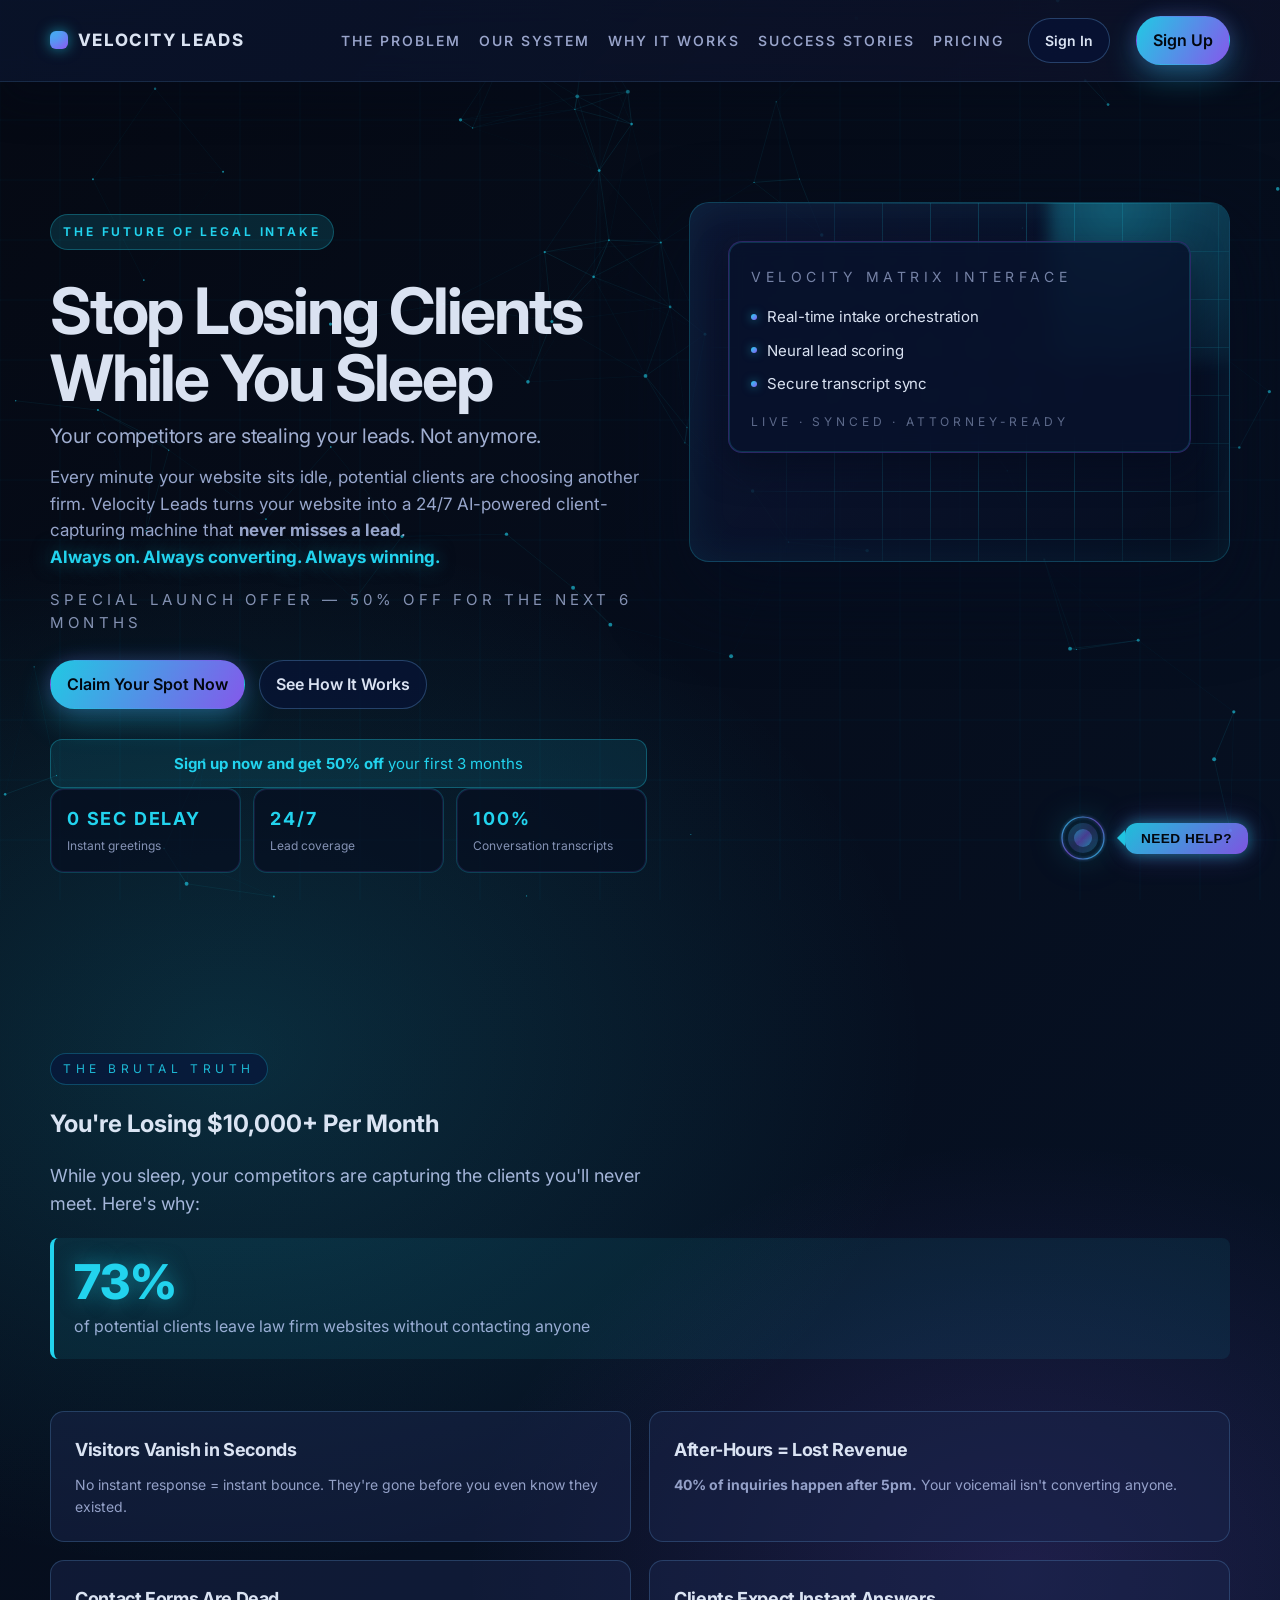
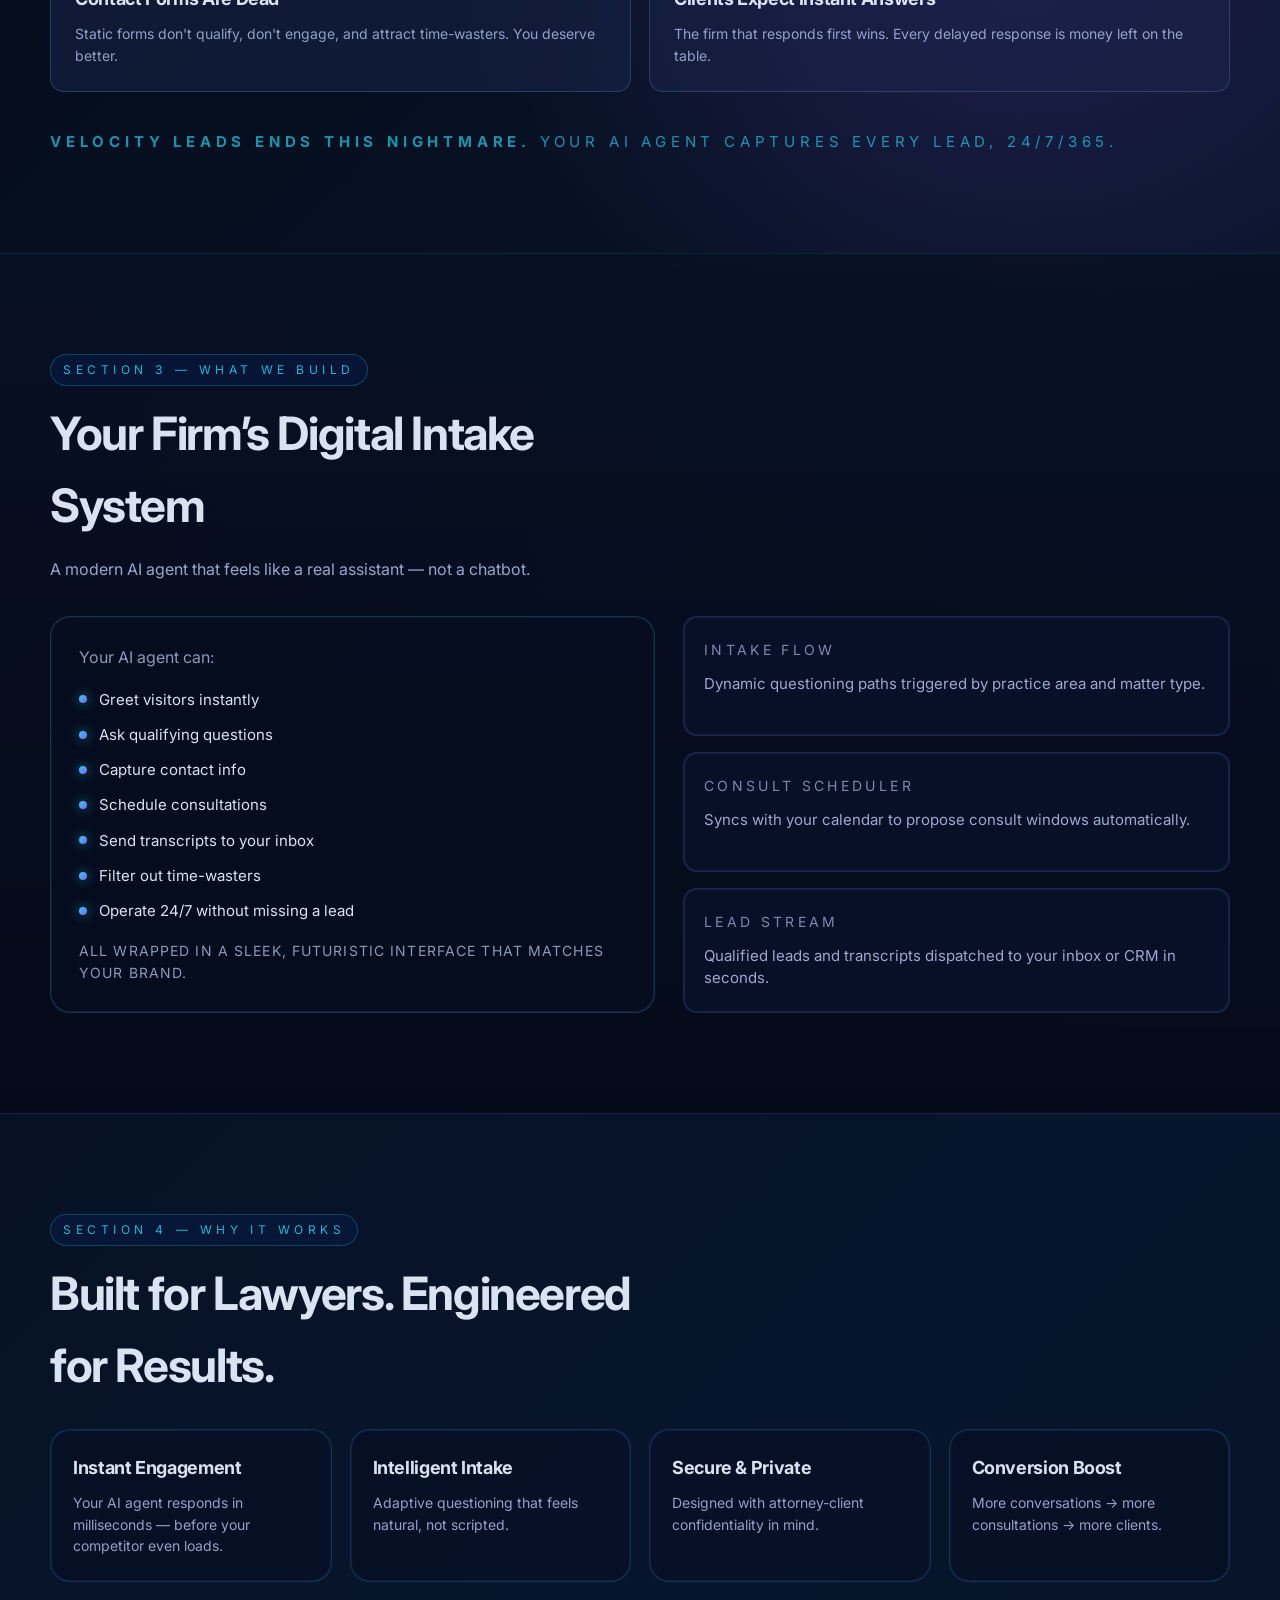
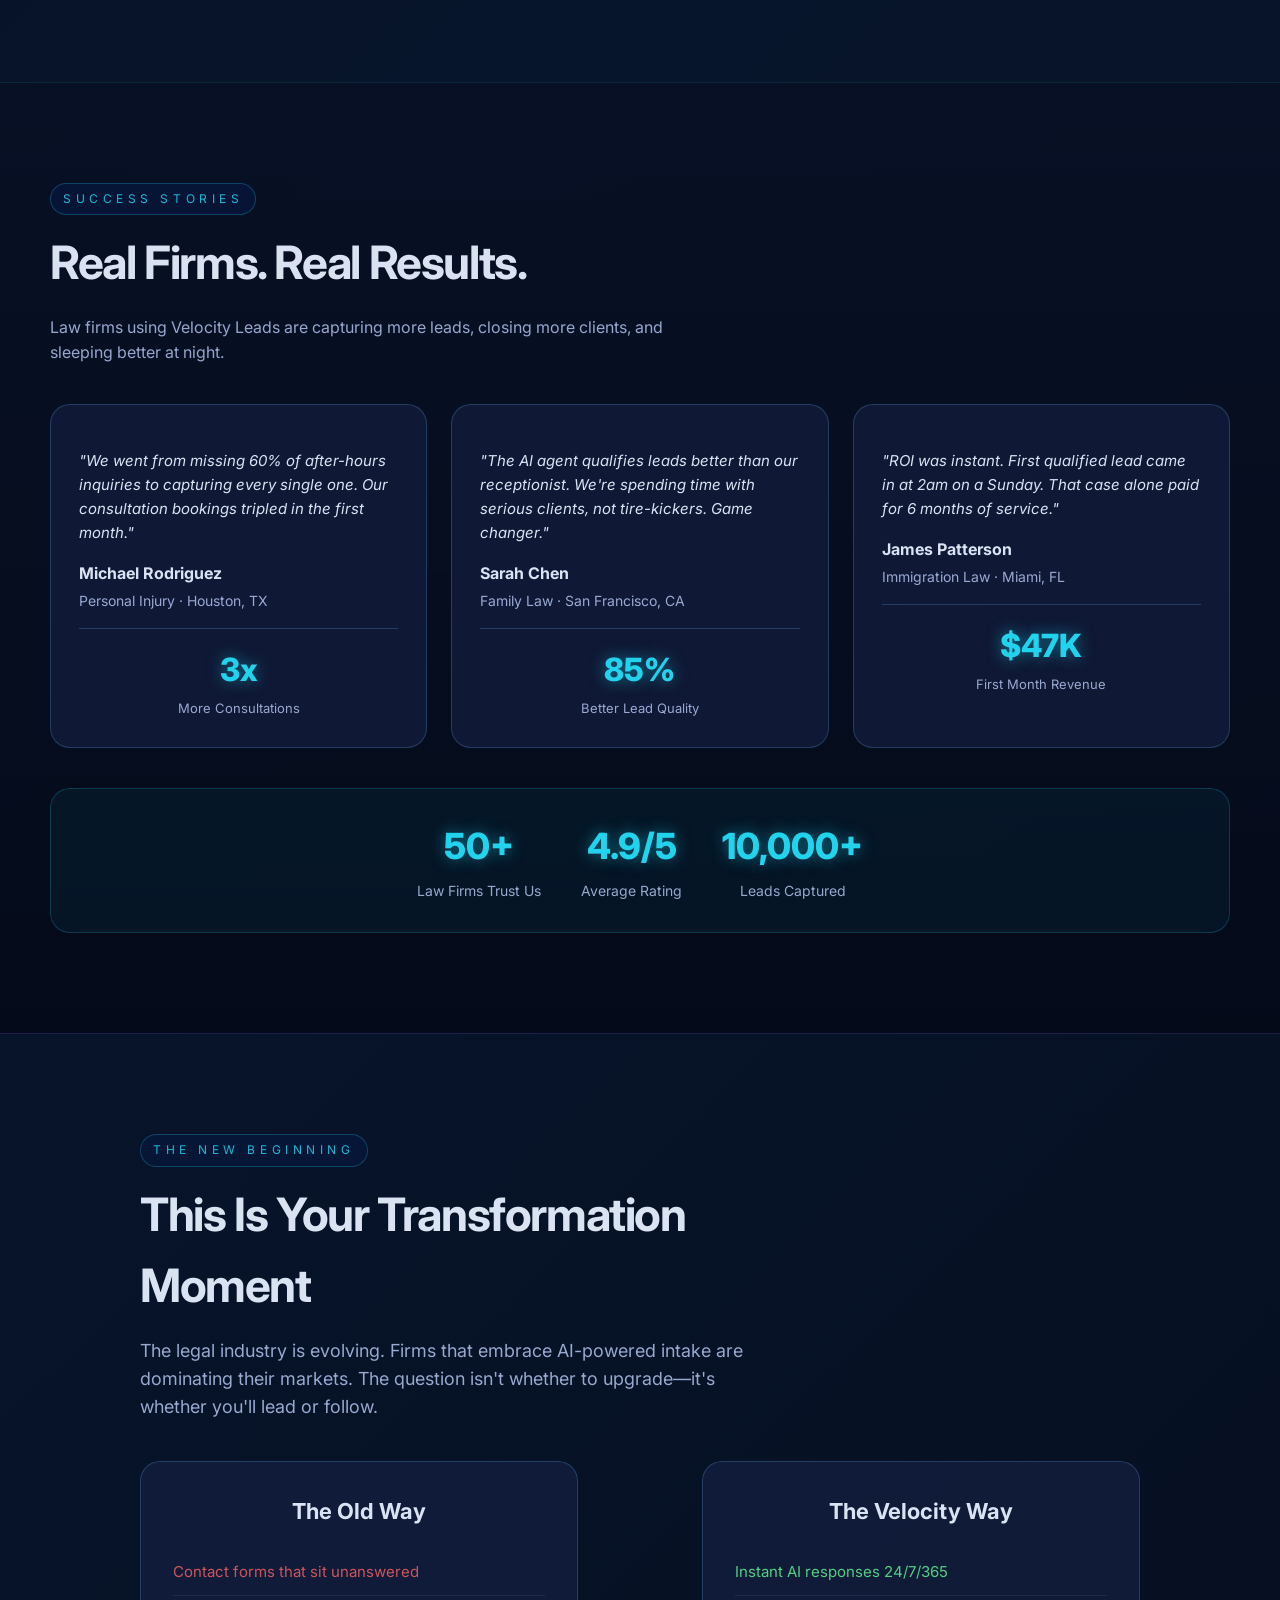
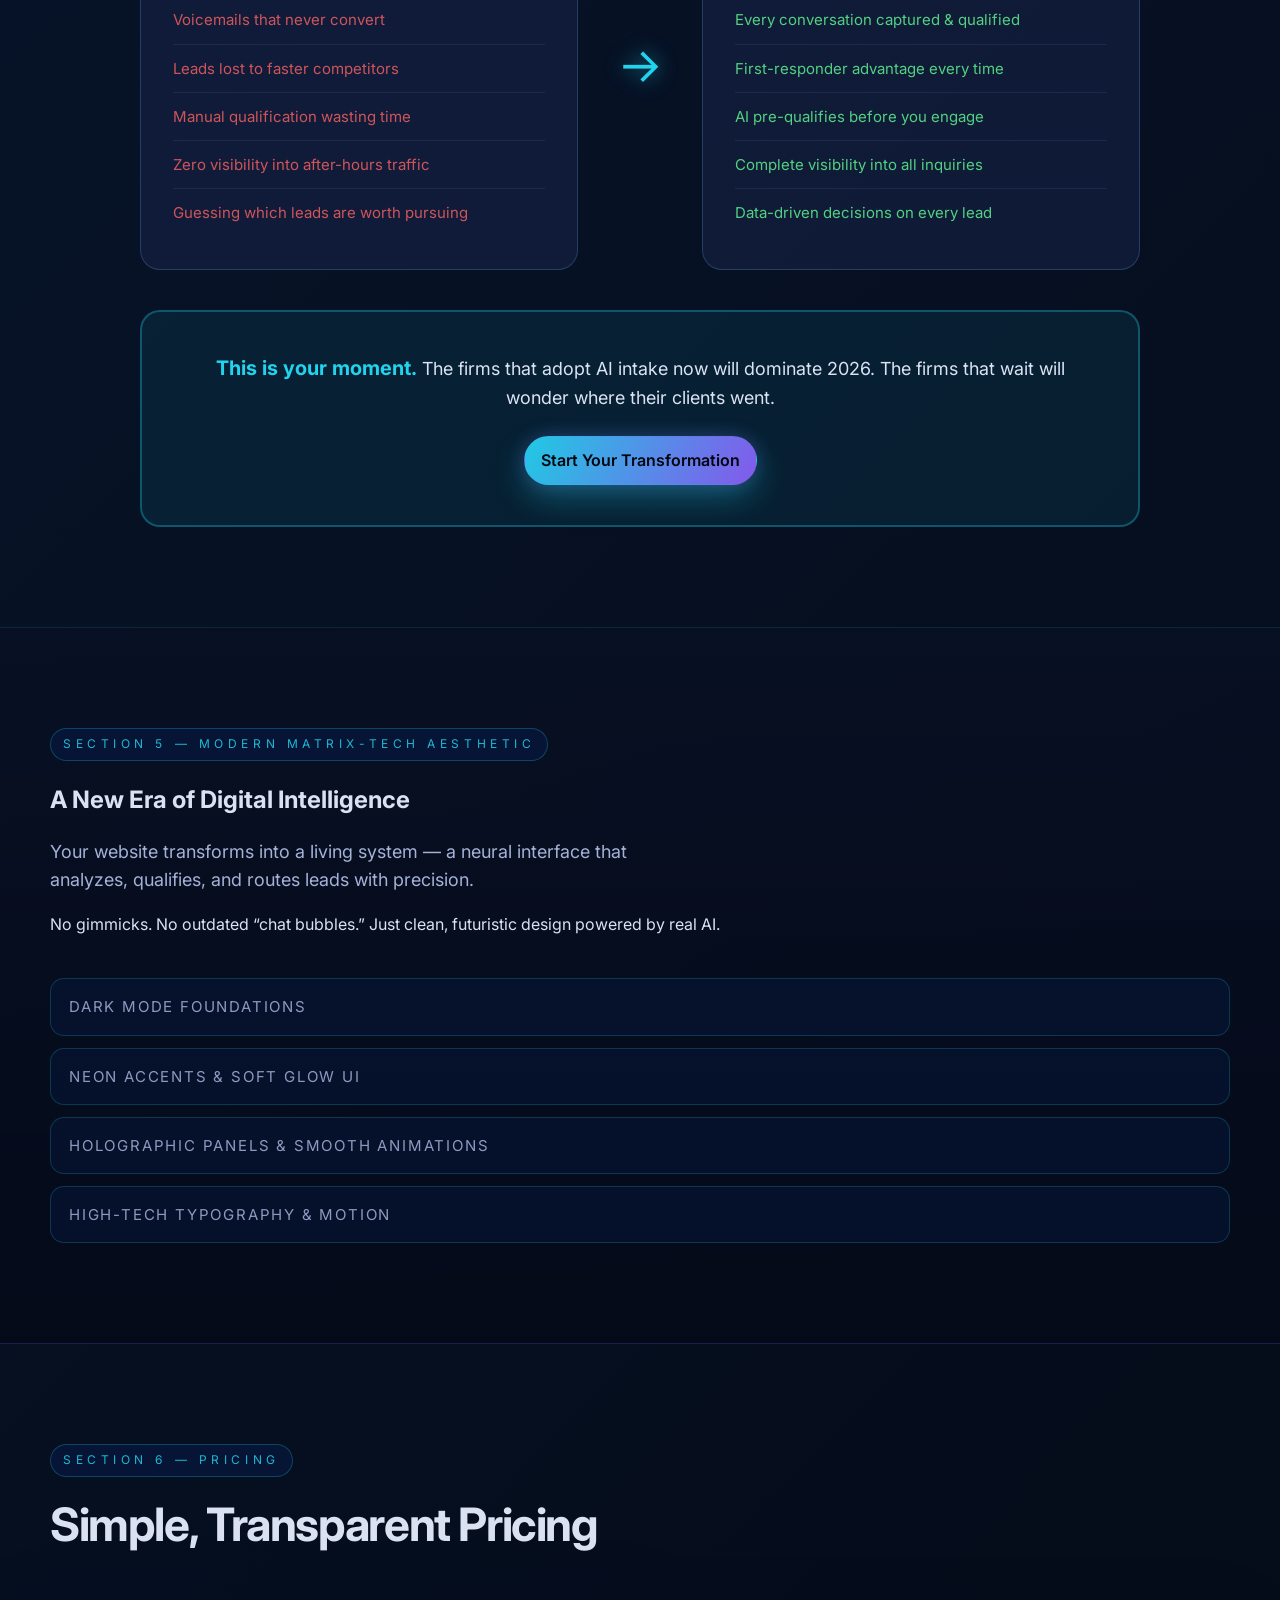
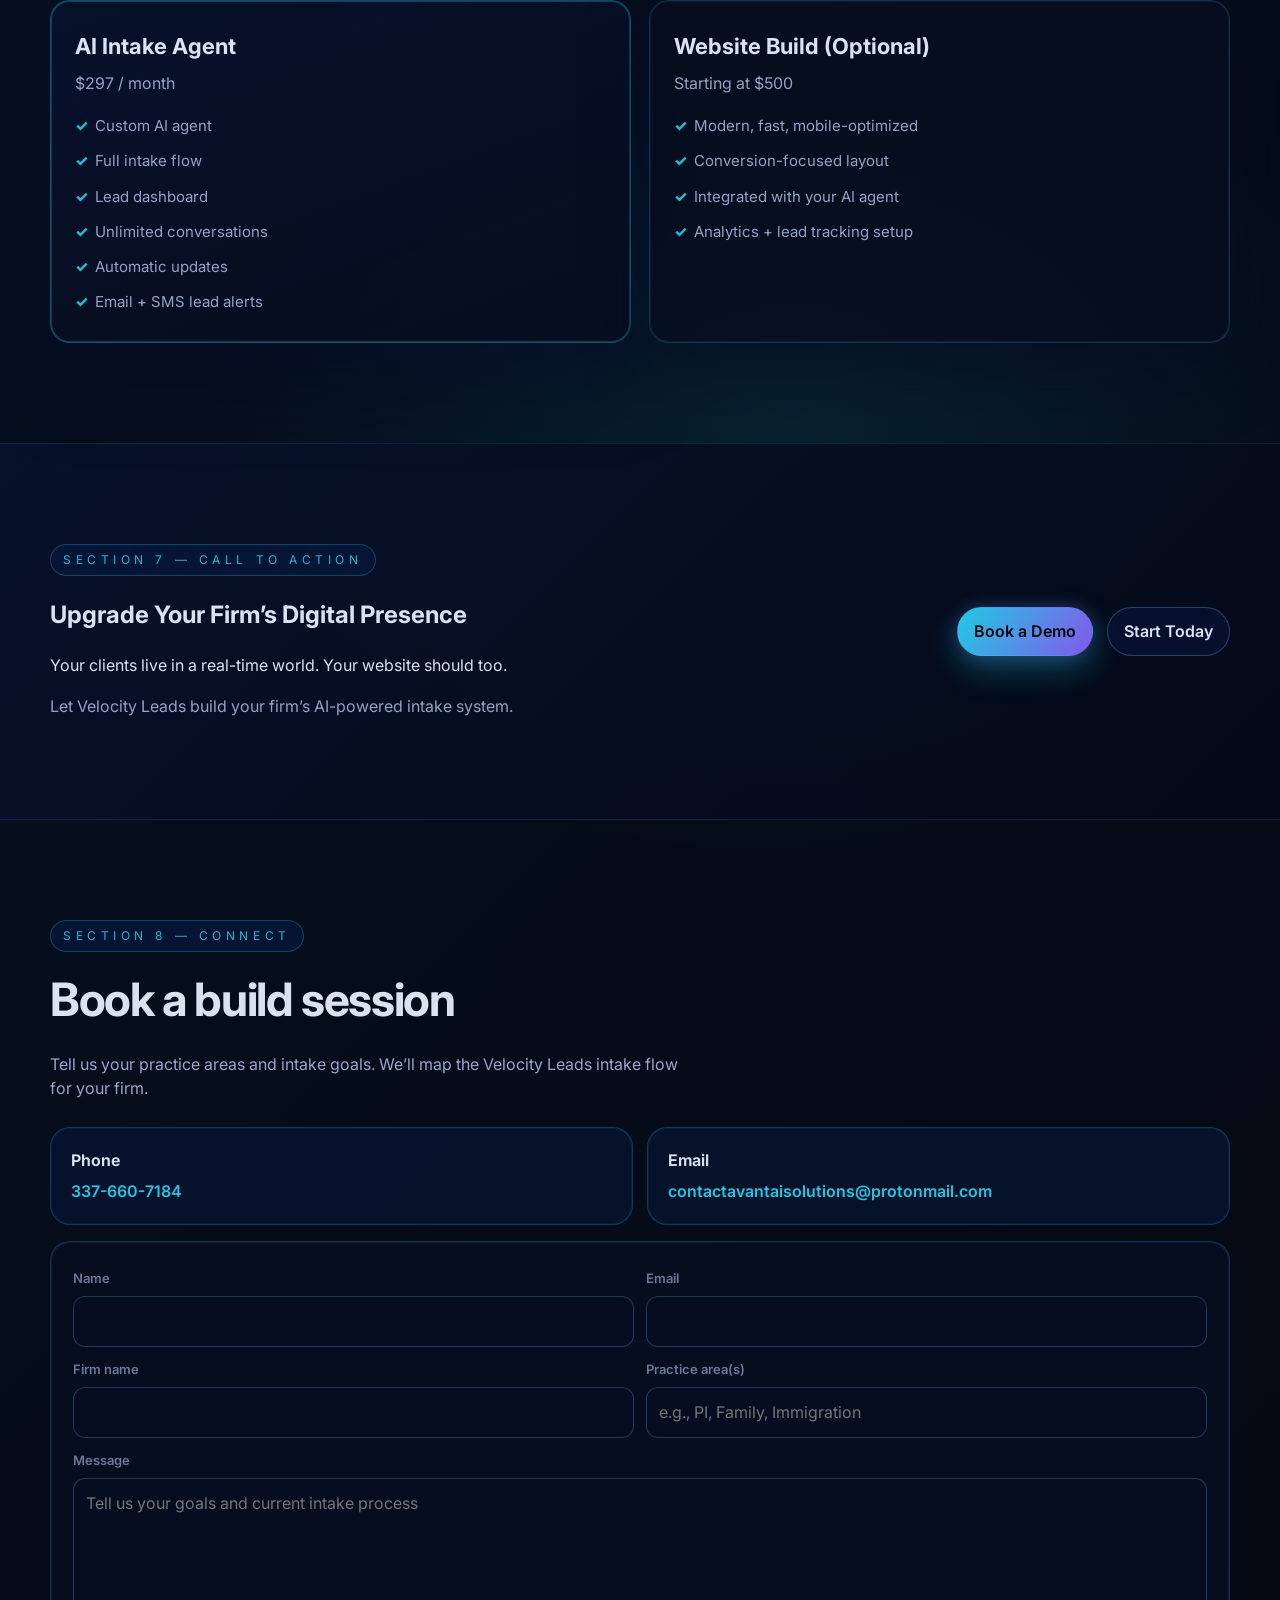
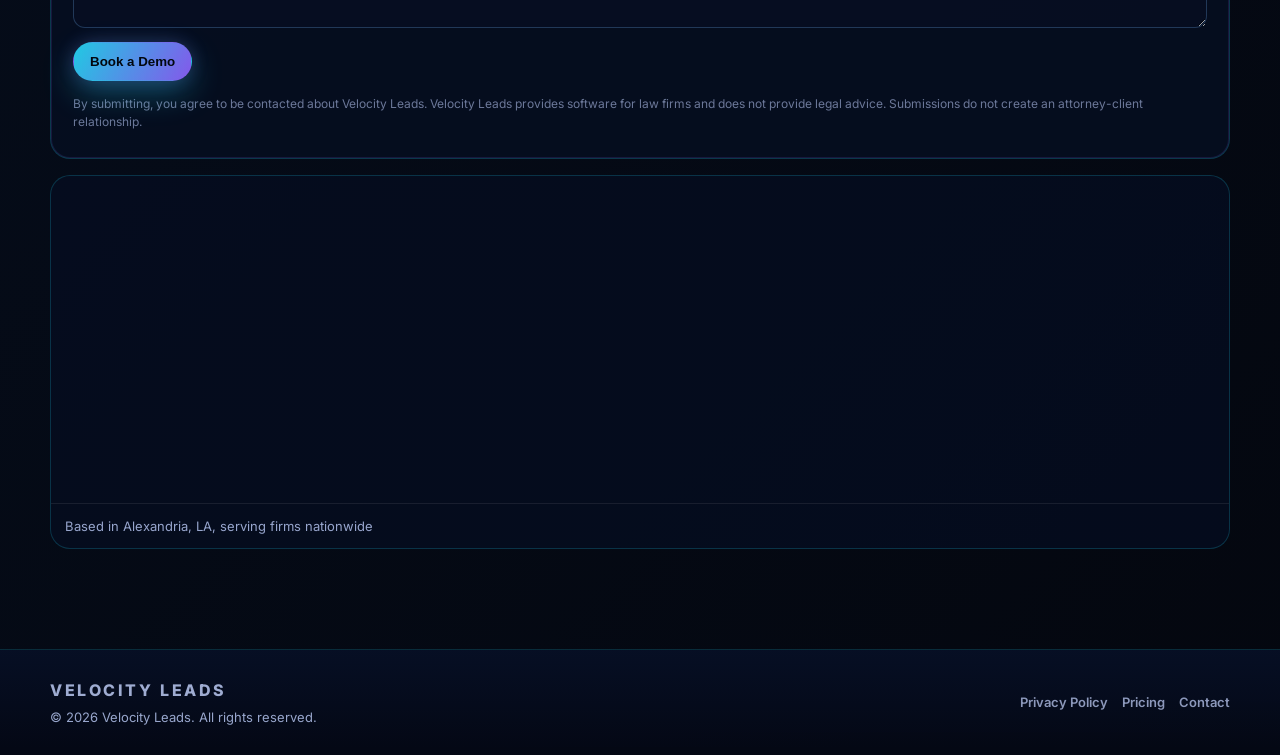
==== index.html @ f10c7538 "Initial upload of static site" ====
<!doctype html>
<html lang="en">
  <head>
    <meta charset="UTF-8" />
    <meta name="viewport" content="width=device-width, initial-scale=1.0" />
    <meta name="description" content="Stop losing clients while you sleep. Velocity Leads builds 24/7 AI-powered intake systems that turn every website visitor into a qualified lead. The future of legal intake is here." />
    <title>Velocity Leads — Stop Losing Clients While You Sleep | AI Intake for Law Firms</title>
    
    <!-- Open Graph / Facebook -->
    <meta property="og:type" content="website" />
    <meta property="og:title" content="Velocity Leads — AI Intake Systems That Never Sleep" />
    <meta property="og:description" content="Turn your law firm website into a 24/7 client-capturing machine. AI-powered intake that converts visitors into qualified leads instantly." />
    <meta property="og:image" content="https://velocityleads.com/og-image.jpg" />
    
    <!-- Twitter -->
    <meta name="twitter:card" content="summary_large_image" />
    <meta name="twitter:title" content="Velocity Leads — AI Intake Systems for Law Firms" />
    <meta name="twitter:description" content="Stop losing clients while you sleep. 24/7 AI-powered intake that converts." />
    <meta name="twitter:image" content="https://velocityleads.com/twitter-image.jpg" />
    <link rel="preconnect" href="https://fonts.googleapis.com" />
    <link rel="preconnect" href="https://fonts.gstatic.com" crossorigin />
    <link href="https://fonts.googleapis.com/css2?family=Inter:wght@400;500;600;700&display=swap" rel="stylesheet" />
    <link rel="stylesheet" href="styles.css" />
    <link rel="stylesheet" href="chat-widget.css" />
    <script src="script.js" defer></script>
    <script src="chat-widget.js" defer></script>
    
    <!-- Hidden form for Netlify Forms to detect chat leads -->
    <form name="chat-lead" netlify netlify-honeypot="bot-field" hidden>
      <input type="text" name="name" />
      <input type="text" name="phone" />
      <input type="email" name="email" />
      <input type="text" name="case-type" />
      <input type="text" name="description" />
    </form>
  </head>
  <body>
    <a class="skip-link" href="#main">Skip to content</a>

    <header class="site-header" id="top">
      <div class="container header-inner">
        <a class="brand" href="#top" aria-label="Velocity Leads home">
          <span class="brand-mark" aria-hidden="true"></span>
          <span class="brand-text">Velocity Leads</span>
        </a>

        <nav class="nav" aria-label="Primary">
          <button class="nav-toggle" type="button" aria-expanded="false" aria-controls="nav-menu">
            <span class="nav-toggle-bars" aria-hidden="true"></span>
            <span class="sr-only">Open menu</span>
          </button>

          <div class="nav-menu" id="nav-menu">
            <a class="nav-link" href="#problem">The Problem</a>
            <a class="nav-link" href="#system">Our System</a>
            <a class="nav-link" href="#why">Why It Works</a>
            <a class="nav-link" href="#testimonials">Success Stories</a>
            <a class="nav-link" href="#pricing">Pricing</a>
            <a class="button button-secondary nav-auth" href="signin.html">Sign In</a>
            <a class="button button-primary nav-cta" href="signup.html" data-cta="sign-up">Sign Up</a>
          </div>
        </nav>
      </div>
    </header>

    <main id="main">
      <section class="hero">
        <div class="container hero-grid">
          <div class="hero-copy">
            <p class="eyebrow">The Future of Legal Intake</p>
            <h1 class="hero-title">Stop Losing Clients While You Sleep</h1>
            <p class="hero-subtitle">Your competitors are stealing your leads. Not anymore.</p>
            <p class="hero-lede">
              Every minute your website sits idle, potential clients are choosing another firm. Velocity Leads turns your website into a 24/7 AI-powered client-capturing machine that <strong>never misses a lead</strong>.<br />
              <span class="hero-highlight">Always on. Always converting. Always winning.</span>
            </p>
            <p class="hero-note">Special Launch Offer — 50% off for the next 6 months</p>

            <div class="hero-actions">
              <a class="button button-primary button-pulse" href="#contact" data-cta="get-started">Claim Your Spot Now</a>
              <a class="button button-secondary" href="#system">See How It Works</a>
            </div>
            <p class="hero-urgency"><strong>Sign up now and get 50% off</strong> your first 3 months</p>

            <div class="hero-proof neon-counters">
              <div class="proof-item">
                <div class="proof-number">0 sec delay</div>
                <div class="proof-label">Instant greetings</div>
              </div>
              <div class="proof-item">
                <div class="proof-number">24/7</div>
                <div class="proof-label">Lead coverage</div>
              </div>
              <div class="proof-item">
                <div class="proof-number">100%</div>
                <div class="proof-label">Conversation transcripts</div>
              </div>
            </div>
          </div>
          <div class="hero-visual" aria-hidden="true">
            <div class="hero-orb"></div>
            <div class="hero-gridlines"></div>
            <div class="hero-panel">
              <div class="hero-panel-heading">Velocity Matrix Interface</div>
              <ul class="hero-panel-list">
                <li>Real-time intake orchestration</li>
                <li>Neural lead scoring</li>
                <li>Secure transcript sync</li>
              </ul>
              <div class="hero-panel-footer">Live · Synced · Attorney-ready</div>
            </div>
          </div>
        </div>
      </section>

      <section class="section" id="problem">
        <div class="container problem-grid">
          <div>
            <div class="section-eyebrow">THE BRUTAL TRUTH</div>
            <h2>You're Losing $10,000+ Per Month</h2>
            <p class="section-lede">While you sleep, your competitors are capturing the clients you'll never meet. Here's why:</p>
            <div class="stat-highlight">
              <span class="stat-number">73%</span>
              <span class="stat-text">of potential clients leave law firm websites without contacting anyone</span>
            </div>
          </div>
          <div class="problem-cards">
            <article class="problem-card">
              <h3>Visitors Vanish in Seconds</h3>
              <p>No instant response = instant bounce. They're gone before you even know they existed.</p>
            </article>
            <article class="problem-card">
              <h3>After-Hours = Lost Revenue</h3>
              <p><strong>40% of inquiries happen after 5pm.</strong> Your voicemail isn't converting anyone.</p>
            </article>
            <article class="problem-card">
              <h3>Contact Forms Are Dead</h3>
              <p>Static forms don't qualify, don't engage, and attract time-wasters. You deserve better.</p>
            </article>
            <article class="problem-card">
              <h3>Clients Expect Instant Answers</h3>
              <p>The firm that responds first wins. Every delayed response is money left on the table.</p>
            </article>
          </div>
          <div class="problem-footer">
            <strong>Velocity Leads ends this nightmare.</strong> Your AI agent captures every lead, 24/7/365.
          </div>
        </div>
      </section>

      <section class="section section-muted" id="system">
        <div class="container">
          <div class="section-head">
            <div class="section-eyebrow">SECTION 3 — WHAT WE BUILD</div>
            <h2>Your Firm’s Digital Intake System</h2>
            <p>A modern AI agent that feels like a real assistant — not a chatbot.</p>
          </div>

        <div class="system-grid">
          <div class="system-summary">
            <p>Your AI agent can:</p>
            <ul class="system-list">
              <li>Greet visitors instantly</li>
              <li>Ask qualifying questions</li>
              <li>Capture contact info</li>
              <li>Schedule consultations</li>
              <li>Send transcripts to your inbox</li>
              <li>Filter out time-wasters</li>
              <li>Operate 24/7 without missing a lead</li>
            </ul>
            <p class="system-note">All wrapped in a sleek, futuristic interface that matches your brand.</p>
          </div>
          <div class="system-visual">
            <div class="system-panels">
              <div class="panel-card">
                <div class="panel-title">Intake Flow</div>
                <p>Dynamic questioning paths triggered by practice area and matter type.</p>
              </div>
              <div class="panel-card">
                <div class="panel-title">Consult Scheduler</div>
                <p>Syncs with your calendar to propose consult windows automatically.</p>
              </div>
              <div class="panel-card">
                <div class="panel-title">Lead Stream</div>
                <p>Qualified leads and transcripts dispatched to your inbox or CRM in seconds.</p>
              </div>
            </div>
          </div>
        </div>
        </div>
      </section>

      <section class="section" id="why">
        <div class="container">
          <div class="section-head">
            <div class="section-eyebrow">SECTION 4 — WHY IT WORKS</div>
            <h2>Built for Lawyers. Engineered for Results.</h2>
          </div>

          <div class="grid cards-4">
            <article class="stat-card">
              <h3>Instant Engagement</h3>
              <p>Your AI agent responds in milliseconds — before your competitor even loads.</p>
            </article>

            <article class="stat-card">
              <h3>Intelligent Intake</h3>
              <p>Adaptive questioning that feels natural, not scripted.</p>
            </article>

            <article class="stat-card">
              <h3>Secure &amp; Private</h3>
              <p>Designed with attorney-client confidentiality in mind.</p>
            </article>

            <article class="stat-card">
              <h3>Conversion Boost</h3>
              <p>More conversations → more consultations → more clients.</p>
            </article>
          </div>
        </div>
      </section>

      <section class="section section-muted" id="testimonials">
        <div class="container">
          <div class="section-head">
            <div class="section-eyebrow">SUCCESS STORIES</div>
            <h2>Real Firms. Real Results.</h2>
            <p>Law firms using Velocity Leads are capturing more leads, closing more clients, and sleeping better at night.</p>
          </div>

          <div class="testimonials-grid">
            <article class="testimonial-card">
              <blockquote class="testimonial-quote">
                "We went from missing 60% of after-hours inquiries to capturing every single one. Our consultation bookings tripled in the first month."
              </blockquote>
              <div class="testimonial-author">
                <strong>Michael Rodriguez</strong>
                <span>Personal Injury · Houston, TX</span>
              </div>
              <div class="testimonial-stat">
                <span class="stat-number">3x</span>
                <span class="stat-label">More Consultations</span>
              </div>
            </article>

            <article class="testimonial-card">
              <blockquote class="testimonial-quote">
                "The AI agent qualifies leads better than our receptionist. We're spending time with serious clients, not tire-kickers. Game changer."
              </blockquote>
              <div class="testimonial-author">
                <strong>Sarah Chen</strong>
                <span>Family Law · San Francisco, CA</span>
              </div>
              <div class="testimonial-stat">
                <span class="stat-number">85%</span>
                <span class="stat-label">Better Lead Quality</span>
              </div>
            </article>

            <article class="testimonial-card">
              <blockquote class="testimonial-quote">
                "ROI was instant. First qualified lead came in at 2am on a Sunday. That case alone paid for 6 months of service."
              </blockquote>
              <div class="testimonial-author">
                <strong>James Patterson</strong>
                <span>Immigration Law · Miami, FL</span>
              </div>
              <div class="testimonial-stat">
                <span class="stat-number">$47K</span>
                <span class="stat-label">First Month Revenue</span>
              </div>
            </article>
          </div>

          <div class="social-proof">
            <div class="proof-badge">
              <strong>50+</strong>
              <span>Law Firms Trust Us</span>
            </div>
            <div class="proof-badge">
              <strong>4.9/5</strong>
              <span>Average Rating</span>
            </div>
            <div class="proof-badge">
              <strong>10,000+</strong>
              <span>Leads Captured</span>
            </div>
          </div>
        </div>
      </section>

      <section class="section" id="transformation">
        <div class="container transformation-wrap">
          <div class="section-head">
            <div class="section-eyebrow">THE NEW BEGINNING</div>
            <h2>This Is Your Transformation Moment</h2>
            <p class="section-lede">The legal industry is evolving. Firms that embrace AI-powered intake are dominating their markets. The question isn't whether to upgrade—it's whether you'll lead or follow.</p>
          </div>

          <div class="transformation-grid">
            <div class="transformation-column">
              <h3 class="transformation-title">The Old Way</h3>
              <ul class="transformation-list old">
                <li>Contact forms that sit unanswered</li>
                <li>Voicemails that never convert</li>
                <li>Leads lost to faster competitors</li>
                <li>Manual qualification wasting time</li>
                <li>Zero visibility into after-hours traffic</li>
                <li>Guessing which leads are worth pursuing</li>
              </ul>
            </div>

            <div class="transformation-arrow">→</div>

            <div class="transformation-column">
              <h3 class="transformation-title">The Velocity Way</h3>
              <ul class="transformation-list new">
                <li>Instant AI responses 24/7/365</li>
                <li>Every conversation captured & qualified</li>
                <li>First-responder advantage every time</li>
                <li>AI pre-qualifies before you engage</li>
                <li>Complete visibility into all inquiries</li>
                <li>Data-driven decisions on every lead</li>
              </ul>
            </div>
          </div>

          <div class="transformation-cta">
            <p class="transformation-message">
              <strong>This is your moment.</strong> The firms that adopt AI intake now will dominate 2026. The firms that wait will wonder where their clients went.
            </p>
            <a class="button button-primary button-pulse" href="#contact">Start Your Transformation</a>
          </div>
        </div>
      </section>

      <section class="section section-muted" id="aesthetic">
        <div class="container aesthetic-wrap">
          <div>
            <div class="section-eyebrow">SECTION 5 — MODERN MATRIX-TECH AESTHETIC</div>
            <h2>A New Era of Digital Intelligence</h2>
            <p class="section-lede">
              Your website transforms into a living system — a neural interface that analyzes, qualifies, and routes leads with
              precision.
            </p>
            <p>No gimmicks. No outdated “chat bubbles.” Just clean, futuristic design powered by real AI.</p>
          </div>
          <ul class="aesthetic-list">
            <li>Dark mode foundations</li>
            <li>Neon accents &amp; soft glow UI</li>
            <li>Holographic panels &amp; smooth animations</li>
            <li>High-tech typography &amp; motion</li>
          </ul>
        </div>
      </section>

      <section class="section" id="pricing">
        <div class="container">
          <div class="section-head">
            <div class="section-eyebrow">SECTION 6 — PRICING</div>
            <h2>Simple, Transparent Pricing</h2>
          </div>

          <div class="pricing-grid single-plan">
            <article class="price-card featured" aria-label="Velocity Leads AI Intake Agent">
              <div class="price-top">
                <h3>AI Intake Agent</h3>
                <p class="price-sub">$297 / month</p>
              </div>
              <ul class="checklist" aria-label="AI Intake Agent inclusions">
                <li>Custom AI agent</li>
                <li>Full intake flow</li>
                <li>Lead dashboard</li>
                <li>Unlimited conversations</li>
                <li>Automatic updates</li>
                <li>Email + SMS lead alerts</li>
              </ul>
            </article>

            <article class="price-card">
              <div class="price-top">
                <h3>Website Build (Optional)</h3>
                <p class="price-sub">Starting at $500</p>
              </div>
              <ul class="checklist" aria-label="Website build inclusions">
                <li>Modern, fast, mobile-optimized</li>
                <li>Conversion-focused layout</li>
                <li>Integrated with your AI agent</li>
                <li>Analytics + lead tracking setup</li>
              </ul>
            </article>
          </div>
        </div>
      </section>

      <section class="section section-highlight" id="cta">
        <div class="container cta-wrap">
          <div>
            <div class="section-eyebrow">SECTION 7 — CALL TO ACTION</div>
            <h2>Upgrade Your Firm’s Digital Presence</h2>
            <p>Your clients live in a real-time world. Your website should too.</p>
            <p class="cta-note">Let Velocity Leads build your firm’s AI-powered intake system.</p>
          </div>
          <div class="cta-actions">
            <a class="button button-primary" href="#contact" data-cta="book-demo">Book a Demo</a>
            <a class="button button-secondary" href="#contact" data-cta="start-today">Start Today</a>
          </div>
        </div>
      </section>

      <section class="section" id="contact">
        <div class="container">
          <div class="section-head">
            <div class="section-eyebrow">SECTION 8 — CONNECT</div>
            <h2>Book a build session</h2>
            <p>Tell us your practice areas and intake goals. We’ll map the Velocity Leads intake flow for your firm.</p>
          </div>

          <div class="contact-grid">
            <div class="contact-cards" aria-label="Contact methods">
              <div class="contact-card">
                <div class="contact-title">Phone</div>
                <a class="contact-link" href="tel:+13376607184">337-660-7184</a>
              </div>
              <div class="contact-card">
                <div class="contact-title">Email</div>
                <a class="contact-link" href="mailto:contactavantaisolutions@protonmail.com">contactavantaisolutions@protonmail.com</a>
              </div>
            </div>

            <form
              class="form"
              id="contact-form"
              name="contact"
              method="POST"
              data-netlify="true"
              netlify-honeypot="bot-field"
              action="thanks.html"
              aria-label="Contact form"
            >
              <input type="hidden" name="form-name" value="contact" />
              <p class="sr-only">
                <label>
                  Don’t fill this out if you’re human:
                  <input name="bot-field" />
                </label>
              </p>
              <div class="form-row">
                <label>
                  <span>Name</span>
                  <input name="name" autocomplete="name" required />
                </label>
                <label>
                  <span>Email</span>
                  <input name="email" type="email" autocomplete="email" required />
                </label>
              </div>

              <div class="form-row">
                <label>
                  <span>Firm name</span>
                  <input name="firm" autocomplete="organization" />
                </label>
                <label>
                  <span>Practice area(s)</span>
                  <input name="practice" placeholder="e.g., PI, Family, Immigration" />
                </label>
              </div>

              <label>
                <span>Message</span>
                <textarea name="message" rows="5" placeholder="Tell us your goals and current intake process" required></textarea>
              </label>

              <div class="form-actions">
                <button class="button button-primary" type="submit">Book a Demo</button>
                <p class="form-note">
                  By submitting, you agree to be contacted about Velocity Leads. Velocity Leads provides software for law
                  firms and does not provide legal advice. Submissions do not create an attorney-client relationship.
                </p>
              </div>

              <div class="form-success" role="status" aria-live="polite" hidden>
                Thanks—your message has been sent.
              </div>
            </form>

            <div class="map" aria-label="Map">
              <iframe
                title="Velocity Leads location"
                loading="lazy"
                src="https://www.google.com/maps?q=Alexandria%20LA&output=embed"
              ></iframe>
              <div class="map-caption">Based in Alexandria, LA, serving firms nationwide</div>
            </div>
          </div>
        </div>
      </section>
    </main>

    <footer class="footer">
      <div class="container footer-inner">
        <div class="footer-left">
          <div class="footer-brand">Velocity Leads</div>
          <div class="footer-meta">© <span id="year"></span> Velocity Leads. All rights reserved.</div>
        </div>

        <div class="footer-links" aria-label="Footer links">
          <a href="privacy.html">Privacy Policy</a>
          <a href="#pricing">Pricing</a>
          <a href="#contact">Contact</a>
        </div>
      </div>
    </footer>

    <div class="toast" id="toast" role="status" aria-live="polite" hidden>
      <div class="toast-inner">
        <div class="toast-title">Copied</div>
        <div class="toast-text">A draft message is in your clipboard.</div>
      </div>
    </div>
  </body>
</html>
---- styles.css ----
:root {
  --bg: #050913;
  --bg-alt: #081228;
  --panel: rgba(25, 37, 76, 0.52);
  --panel-strong: rgba(41, 64, 120, 0.68);
  --text: rgba(232, 240, 255, 0.94);
  --muted: rgba(193, 210, 255, 0.78);
  --faint: rgba(193, 210, 255, 0.55);
  --border: rgba(116, 185, 255, 0.22);
  --primary: #22d3ee;
  --primary-2: #8b5cf6;
  --glow: rgba(34, 211, 238, 0.45);
  --shadow: 0 28px 80px rgba(5, 16, 40, 0.55);
  --radius: 20px;
  --radius-sm: 14px;
  --max: 1180px;
}

*,
*::before,
*::after {
  box-sizing: border-box;
}

html {
  scroll-behavior: smooth;
}

body {
  margin: 0;
  font-family: Inter, system-ui, -apple-system, Segoe UI, Roboto, Helvetica, Arial, sans-serif;
  background:
    radial-gradient(1200px 900px at 18% 12%, rgba(34, 211, 238, 0.16), transparent 58%),
    radial-gradient(900px 700px at 80% 18%, rgba(139, 92, 246, 0.18), transparent 62%),
    radial-gradient(1000px 720px at 62% 78%, rgba(34, 211, 238, 0.10), transparent 60%),
    linear-gradient(135deg, #050913, #07152c 38%, #04070f);
  color: var(--text);
  line-height: 1.55;
}

a {
  color: inherit;
  text-decoration: none;
}

a:hover {
  text-decoration: underline;
}

img {
  max-width: 100%;
  display: block;
}

.container {
  width: min(var(--max), calc(100% - 40px));
  margin: 0 auto;
}

.sr-only {
  position: absolute;
  width: 1px;
  height: 1px;
  padding: 0;
  margin: -1px;
  overflow: hidden;
  clip: rect(0, 0, 0, 0);
  border: 0;
}

.skip-link {
  position: absolute;
  left: -999px;
  top: 16px;
  background: #ffffff;
  color: #111827;
  padding: 10px 14px;
  border-radius: 10px;
  z-index: 999;
}

.skip-link:focus {
  left: 16px;
}

.site-header {
  position: sticky;
  top: 0;
  z-index: 50;
  background:
    linear-gradient(135deg, rgba(10, 20, 44, 0.86), rgba(14, 18, 42, 0.74));
  -webkit-backdrop-filter: blur(14px);
  backdrop-filter: blur(14px);
  border-bottom: 1px solid rgba(116, 185, 255, 0.14);
  box-shadow: 0 18px 40px rgba(4, 10, 26, 0.46);
}

.header-inner {
  display: flex;
  align-items: center;
  justify-content: space-between;
  padding: 16px 0;
}

.brand {
  display: inline-flex;
  align-items: center;
  gap: 10px;
  font-weight: 750;
  letter-spacing: -0.015em;
}

.brand-mark {
  width: 18px;
  height: 18px;
  border-radius: 6px;
  background: linear-gradient(145deg, var(--primary), var(--primary-2));
  box-shadow:
    0 0 14px rgba(34, 211, 238, 0.6),
    inset 0 0 12px rgba(139, 92, 246, 0.45);
}

.brand-text {
  font-size: 17px;
  text-transform: uppercase;
  letter-spacing: 0.08em;
}

.nav {
  display: flex;
  align-items: center;
}

.nav-toggle {
  display: none;
  border: 1px solid rgba(116, 185, 255, 0.25);
  background: rgba(8, 18, 40, 0.78);
  color: var(--text);
  border-radius: 12px;
  padding: 10px 12px;
  cursor: pointer;
}

.nav-toggle:focus-visible {
  outline: 3px solid rgba(34, 211, 238, 0.5);
  outline-offset: 3px;
}

.nav-toggle-bars {
  display: inline-block;
  width: 18px;
  height: 2px;
  background: var(--text);
  position: relative;
}

.nav-toggle-bars::before,
.nav-toggle-bars::after {
  content: "";
  position: absolute;
  left: 0;
  width: 18px;
  height: 2px;
  background: var(--text);
}

.nav-toggle-bars::before {
  top: -6px;
}

.nav-toggle-bars::after {
  top: 6px;
}

.nav-menu {
  display: flex;
  align-items: center;
  gap: 18px;
}

.nav-link {
  color: rgba(198, 212, 255, 0.76);
  font-weight: 550;
  font-size: 14px;
  text-transform: uppercase;
  letter-spacing: 0.14em;
}

.nav-link:hover {
  color: var(--text);
  text-decoration: none;
  filter: drop-shadow(0 0 6px rgba(34, 211, 238, 0.5));
}

.nav-auth {
  margin-left: 6px;
  font-size: 14px;
  padding: 10px 14px;
}

.nav-cta {
  margin-left: 8px;
}

.button {
  display: inline-flex;
  align-items: center;
  justify-content: center;
  border-radius: 999px;
  padding: 11px 16px;
  font-weight: 600;
  border: 1px solid transparent;
  box-shadow: none;
  cursor: pointer;
  position: relative;
  overflow: hidden;
  transition: transform 0.18s ease, box-shadow 0.18s ease, background 0.18s ease, border-color 0.18s ease;
}

.button:hover {
  text-decoration: none;
  transform: translateY(-2px);
}

.button:active {
  transform: translateY(0);
}

.button-primary {
  color: #02070f;
  background: linear-gradient(120deg, rgba(34, 211, 238, 0.95), rgba(139, 92, 246, 0.95));
  box-shadow:
    0 12px 32px rgba(34, 211, 238, 0.32),
    0 0 18px rgba(139, 92, 246, 0.22);
}

.button-pulse {
  animation: button-pulse 2s ease-in-out infinite;
}

@keyframes button-pulse {
  0%, 100% {
    transform: scale(1);
    box-shadow: 0 12px 32px rgba(34, 211, 238, 0.32), 0 0 18px rgba(139, 92, 246, 0.22);
  }
  50% {
    transform: scale(1.05);
    box-shadow: 0 16px 40px rgba(34, 211, 238, 0.5), 0 0 30px rgba(139, 92, 246, 0.4);
  }
}

.button-pulse:hover {
  animation: none;
}

.button-secondary {
  color: var(--text);
  background: rgba(7, 20, 54, 0.72);
  border-color: rgba(116, 185, 255, 0.28);
}

.button-secondary:hover {
  box-shadow: 0 0 14px rgba(34, 211, 238, 0.28);
}

.hero {
  padding: 120px 0 80px;
}

.hero-grid {
  display: grid;
  grid-template-columns: 1.05fr 0.95fr;
  gap: 42px;
  align-items: start;
}

.eyebrow {
  display: inline-flex;
  padding: 8px 12px;
  border-radius: 999px;
  background: rgba(34, 211, 238, 0.14);
  border: 1px solid rgba(34, 211, 238, 0.28);
  color: var(--primary);
  font-weight: 650;
  font-size: 12px;
  letter-spacing: 0.24em;
  text-transform: uppercase;
}

.hero-title {
  margin: 16px 0 10px;
  font-size: clamp(48px, 5vw, 68px);
  line-height: 1.04;
  letter-spacing: -0.035em;
}

.hero-subtitle {
  margin: 0 0 12px;
  color: rgba(199, 215, 255, 0.8);
  font-size: 20px;
  letter-spacing: -0.01em;
}

.hero-lede {
  margin: 0 0 18px;
  color: var(--muted);
  font-size: 17px;
  max-width: 60ch;
}

.hero-note {
  margin: 0 0 26px;
  color: rgba(198, 212, 255, 0.66);
  font-size: 15px;
  text-transform: uppercase;
  letter-spacing: 0.28em;
}

.hero-highlight {
  color: var(--primary);
  font-weight: 700;
  text-shadow: 0 0 20px rgba(34, 211, 238, 0.5);
}

.hero-urgency {
  margin: 16px 0 0;
  padding: 12px 18px;
  background: rgba(34, 211, 238, 0.1);
  border: 1px solid rgba(34, 211, 238, 0.3);
  border-radius: 12px;
  color: var(--primary);
  font-size: 15px;
  text-align: center;
  animation: pulse-glow 2s ease-in-out infinite;
}

@keyframes pulse-glow {
  0%, 100% {
    box-shadow: 0 0 10px rgba(34, 211, 238, 0.3);
  }
  50% {
    box-shadow: 0 0 20px rgba(34, 211, 238, 0.6);
  }
}

.hero-actions {
  display: flex;
  flex-wrap: wrap;
  gap: 14px;
  margin-bottom: 30px;
}

.hero-proof {
  display: grid;
  grid-template-columns: repeat(3, minmax(0, 1fr));
  gap: 12px;
}

.proof-item {
  padding: 16px 16px;
  border-radius: var(--radius-sm);
  background: rgba(6, 14, 32, 0.72);
  border: 1px solid rgba(34, 211, 238, 0.24);
  box-shadow: inset 0 0 0 1px rgba(139, 92, 246, 0.12);
}

.proof-number {
  font-size: 18px;
  font-weight: 700;
  letter-spacing: 0.1em;
  text-transform: uppercase;
  color: var(--primary);
}

.proof-label {
  color: rgba(198, 212, 255, 0.66);
  font-size: 12px;
  margin-top: 4px;
}

.hero-visual {
  position: relative;
  min-height: 360px;
  border-radius: var(--radius);
  background:
    linear-gradient(135deg, rgba(15, 24, 56, 0.8), rgba(6, 14, 32, 0.92));
  border: 1px solid rgba(34, 211, 238, 0.24);
  overflow: hidden;
  padding: 38px;
  display: grid;
  align-content: space-between;
  box-shadow:
    0 32px 80px rgba(5, 12, 32, 0.65),
    inset 0 0 40px rgba(34, 211, 238, 0.08);
}

.hero-orb {
  position: absolute;
  width: 220px;
  height: 220px;
  top: -60px;
  right: -40px;
  background: radial-gradient(circle at 30% 30%, rgba(34, 211, 238, 0.55), rgba(139, 92, 246, 0));
  filter: blur(8px);
  opacity: 0.65;
}

.hero-gridlines {
  position: absolute;
  inset: 0;
  background:
    linear-gradient(90deg, rgba(34, 211, 238, 0.35) 1px, transparent 1px),
    linear-gradient(180deg, rgba(34, 211, 238, 0.35) 1px, transparent 1px);
  background-size: 48px 48px;
  -webkit-mask-image: radial-gradient(circle at 60% 40%, rgba(0, 0, 0, 1), transparent 80%);
  mask-image: radial-gradient(circle at 60% 40%, rgba(0, 0, 0, 1), transparent 80%);
  pointer-events: none;
  animation: grid-pulse 4s ease-in-out infinite;
}

@keyframes grid-pulse {
  0%, 100% {
    opacity: 0.8;
  }
  50% {
    opacity: 1;
  }
}

.hero-panel {
  position: relative;
  border-radius: var(--radius-sm);
  background: rgba(7, 18, 44, 0.86);
  border: 1px solid rgba(139, 92, 246, 0.28);
  box-shadow:
    0 16px 32px rgba(4, 10, 26, 0.52),
    inset 0 0 0 1px rgba(34, 211, 238, 0.18);
  padding: 24px 22px 20px;
  -webkit-backdrop-filter: blur(10px);
  backdrop-filter: blur(10px);
}

.hero-panel-heading {
  font-size: 14px;
  letter-spacing: 0.32em;
  text-transform: uppercase;
  color: rgba(198, 212, 255, 0.58);
}

.hero-panel-list {
  margin: 18px 0 18px;
  padding: 0;
  list-style: none;
  display: grid;
  gap: 10px;
}

.hero-panel-list li {
  font-size: 15px;
  color: var(--text);
  letter-spacing: -0.01em;
  display: flex;
  align-items: center;
  gap: 10px;
}

.hero-panel-list li::before {
  content: "";
  width: 6px;
  height: 6px;
  border-radius: 999px;
  background: linear-gradient(135deg, var(--primary), var(--primary-2));
  box-shadow: 0 0 10px rgba(34, 211, 238, 0.6);
}

.hero-panel-footer {
  font-size: 12px;
  letter-spacing: 0.32em;
  text-transform: uppercase;
  color: rgba(198, 212, 255, 0.45);
}

.section {
  padding: 100px 0;
}

.section-muted {
  background: linear-gradient(180deg, rgba(8, 16, 36, 0.78), rgba(5, 10, 24, 0.92));
  border-top: 1px solid rgba(34, 211, 238, 0.14);
  border-bottom: 1px solid rgba(139, 92, 246, 0.18);
}

.section-head {
  max-width: 64ch;
}

.section-head h2 {
  font-size: clamp(34px, 4vw, 46px);
  letter-spacing: -0.03em;
  margin: 12px 0 16px;
}

.section-head p {
  margin: 0;
  color: var(--muted);
}

.section-eyebrow {
  display: inline-flex;
  padding: 6px 12px;
  border-radius: 999px;
  background: rgba(7, 24, 60, 0.78);
  border: 1px solid rgba(34, 211, 238, 0.26);
  font-size: 12px;
  letter-spacing: 0.38em;
  text-transform: uppercase;
  color: rgba(34, 211, 238, 0.86);
}

.grid {
  margin-top: 28px;
  display: grid;
  gap: 16px;
}


.problem-grid {
  display: grid;
  gap: 32px;
}

.section-lede {
  color: rgba(199, 215, 255, 0.82);
  font-size: 18px;
  max-width: 56ch;
}

.problem-cards {
  display: grid;
  gap: 18px;
  grid-template-columns: repeat(2, minmax(0, 1fr));
}

.problem-card {
  padding: 24px;
  border-radius: var(--radius-sm);
  background: var(--panel);
  border: 1px solid var(--border);
  transition: transform 0.3s ease, box-shadow 0.3s ease;
}

.problem-card:hover {
  transform: translateY(-4px);
  box-shadow: 0 8px 24px rgba(34, 211, 238, 0.2);
}

.problem-card h3 {
  font-size: 18px;
  letter-spacing: -0.02em;
  margin: 0 0 10px;
}

.problem-card p {
  margin: 0;
  color: rgba(198, 212, 255, 0.72);
  font-size: 14px;
}

.problem-icon {
  font-size: 32px;
  margin-bottom: 12px;
}

.stat-highlight {
  margin: 20px 0;
  padding: 20px;
  background: rgba(34, 211, 238, 0.08);
  border-left: 4px solid var(--primary);
  border-radius: 8px;
}

.stat-highlight .stat-number {
  display: block;
  font-size: 48px;
  font-weight: 800;
  color: var(--primary);
  line-height: 1;
  margin-bottom: 8px;
  text-shadow: 0 0 20px rgba(34, 211, 238, 0.5);
}

.stat-highlight .stat-text {
  display: block;
  font-size: 16px;
  color: var(--muted);
}

.problem-footer {
  margin-top: 6px;
  font-size: 15px;
  text-transform: uppercase;
  letter-spacing: 0.32em;
  color: rgba(34, 211, 238, 0.68);
}

.system-grid {
  display: grid;
  grid-template-columns: 1.05fr 0.95fr;
  gap: 28px;
  margin-top: 34px;
}

.system-summary {
  padding: 28px;
  border-radius: var(--radius);
  background: rgba(6, 14, 32, 0.85);
  border: 1px solid rgba(34, 211, 238, 0.22);
  box-shadow: inset 0 0 0 1px rgba(139, 92, 246, 0.12);
}

.system-summary p {
  margin: 0;
  color: rgba(198, 212, 255, 0.7);
}

.system-list {
  margin: 18px 0 18px;
  padding: 0;
  list-style: none;
  display: grid;
  gap: 12px;
}

.system-list li {
  display: flex;
  align-items: center;
  gap: 12px;
  color: var(--text);
  font-size: 15px;
}

.system-list li::before {
  content: "";
  width: 8px;
  height: 8px;
  border-radius: 50%;
  background: linear-gradient(135deg, var(--primary), var(--primary-2));
  box-shadow: 0 0 12px rgba(34, 211, 238, 0.6);
}

.system-note {
  margin: 0;
  color: rgba(198, 212, 255, 0.64);
  font-size: 14px;
  letter-spacing: 0.08em;
  text-transform: uppercase;
}

.system-visual {
  display: flex;
  align-items: stretch;
}

.system-panels {
  display: grid;
  gap: 16px;
  width: 100%;
}

.panel-card {
  padding: 22px 20px;
  border-radius: var(--radius-sm);
  background: rgba(9, 18, 42, 0.88);
  border: 1px solid rgba(139, 92, 246, 0.22);
  box-shadow: inset 0 0 0 1px rgba(34, 211, 238, 0.12);
  min-height: 120px;
}

.panel-title {
  font-size: 14px;
  letter-spacing: 0.24em;
  text-transform: uppercase;
  color: rgba(198, 212, 255, 0.62);
  margin-bottom: 12px;
}

.panel-card p {
  margin: 0;
  color: rgba(198, 212, 255, 0.78);
  font-size: 15px;
  line-height: 1.5;
}

.cards-4 {
  grid-template-columns: repeat(4, minmax(0, 1fr));
  gap: 18px;
}

.stat-card {
  padding: 24px 22px;
  border-radius: var(--radius);
  background: rgba(6, 16, 38, 0.84);
  border: 1px solid rgba(34, 211, 238, 0.2);
  box-shadow: inset 0 0 0 1px rgba(139, 92, 246, 0.12);
}

.stat-card h3 {
  margin: 0 0 10px;
  font-size: 18px;
  letter-spacing: -0.02em;
}

.stat-card p {
  margin: 0;
  color: rgba(198, 212, 255, 0.74);
  font-size: 14px;
}

.aesthetic-wrap {
  display: grid;
  gap: 26px;
  align-items: start;
}

.aesthetic-list {
  margin: 0;
  padding: 0;
  list-style: none;
  display: grid;
  gap: 12px;
}

.aesthetic-list li {
  padding: 16px 18px;
  border-radius: var(--radius-sm);
  background: rgba(7, 20, 48, 0.82);
  border: 1px solid rgba(34, 211, 238, 0.2);
  font-size: 15px;
  letter-spacing: 0.12em;
  text-transform: uppercase;
  color: rgba(198, 212, 255, 0.7);
}

.pricing-grid {
  margin-top: 40px;
  display: grid;
  gap: 18px;
}

.pricing-grid.single-plan {
  grid-template-columns: repeat(2, minmax(0, 1fr));
}

.price-card {
  border-radius: var(--radius);
  background: rgba(6, 14, 32, 0.86);
  border: 1px solid rgba(34, 211, 238, 0.2);
  padding: 28px 24px;
  position: relative;
  display: flex;
  flex-direction: column;
  gap: 18px;
  box-shadow:
    0 28px 60px rgba(5, 12, 32, 0.55),
    inset 0 0 0 1px rgba(139, 92, 246, 0.12);
}

.price-card.featured {
  border-color: rgba(34, 211, 238, 0.34);
  background: linear-gradient(160deg, rgba(8, 18, 44, 0.95), rgba(7, 12, 30, 0.88));
  box-shadow:
    0 32px 80px rgba(5, 12, 40, 0.6),
    inset 0 0 0 1px rgba(34, 211, 238, 0.24);
}

.price-top h3 {
  margin: 0;
  font-size: 22px;
}

.price-sub {
  margin: 8px 0 0;
  color: rgba(198, 212, 255, 0.74);
  font-size: 16px;
}

.checklist {
  margin: 0;
  padding: 0;
  list-style: none;
  display: grid;
  gap: 12px;
  color: rgba(198, 212, 255, 0.75);
  font-size: 15px;
}

.checklist li {
  position: relative;
  padding-left: 20px;
}

.checklist li::before {
  content: "✓";
  position: absolute;
  left: 0;
  top: 0;
  color: rgba(34, 211, 238, 0.9);
  font-weight: 800;
}

.contact-grid {
  margin-top: 26px;
  display: grid;
  grid-template-columns: 1fr;
  gap: 16px;
}

.contact-cards {
  display: grid;
  grid-template-columns: repeat(2, minmax(0, 1fr));
  gap: 14px;
}

.contact-card {
  border-radius: var(--radius);
  background: rgba(7, 20, 48, 0.8);
  border: 1px solid rgba(34, 211, 238, 0.22);
  padding: 20px;
  box-shadow: inset 0 0 0 1px rgba(139, 92, 246, 0.1);
}

.contact-title {
  font-weight: 650;
}

.contact-link {
  display: inline-flex;
  margin-top: 6px;
  color: rgba(34, 211, 238, 0.95);
  font-weight: 600;
}

.social-links {
  display: flex;
  gap: 10px;
  margin-top: 8px;
  color: rgba(110, 231, 255, 0.95);
  font-weight: 600;
}

.form {
  border-radius: var(--radius);
  background: rgba(6, 14, 32, 0.88);
  border: 1px solid rgba(34, 211, 238, 0.22);
  padding: 26px 22px;
  box-shadow: inset 0 0 0 1px rgba(139, 92, 246, 0.14);
}

label {
  display: grid;
  gap: 8px;
}

label span {
  color: var(--faint);
  font-size: 13px;
  font-weight: 600;
}

input,
textarea {
  width: 100%;
  padding: 12px 12px;
  border-radius: 12px;
  border: 1px solid rgba(116, 185, 255, 0.25);
  background: rgba(7, 16, 36, 0.6);
  color: var(--text);
  font: inherit;
}

input:focus,
textarea:focus {
  outline: 3px solid rgba(34, 211, 238, 0.4);
  border-color: rgba(34, 211, 238, 0.45);
}

.form-row {
  display: grid;
  grid-template-columns: repeat(2, minmax(0, 1fr));
  gap: 12px;
  margin-bottom: 12px;
}

.form-actions {
  display: flex;
  align-items: center;
  justify-content: space-between;
  gap: 14px;
  margin-top: 14px;
  flex-wrap: wrap;
}

.form-note {
  margin: 0;
  color: var(--faint);
  font-size: 12px;
}

.form-success {
  margin-top: 14px;
  padding: 12px 12px;
  border-radius: 12px;
  background: rgba(34, 211, 238, 0.12);
  border: 1px solid rgba(34, 211, 238, 0.28);
  color: var(--text);
}

.map {
  border-radius: var(--radius);
  overflow: hidden;
  background: rgba(6, 14, 32, 0.78);
  border: 1px solid rgba(34, 211, 238, 0.2);
}

.map iframe {
  width: 100%;
  height: 320px;
  border: 0;
  filter: saturate(1.2) contrast(1.1);
}

.map-caption {
  padding: 12px 14px;
  border-top: 1px solid rgba(255, 255, 255, 0.08);
  color: var(--muted);
  font-size: 13px;
}

.footer {
  border-top: 1px solid rgba(34, 211, 238, 0.18);
  padding: 28px 0;
  background: linear-gradient(180deg, rgba(7, 16, 38, 0.92), rgba(4, 8, 20, 0.95));
}

.footer-inner {
  display: flex;
  align-items: center;
  justify-content: space-between;
  gap: 14px;
  flex-wrap: wrap;
}

.footer-brand {
  font-weight: 780;
  letter-spacing: 0.16em;
  text-transform: uppercase;
  color: rgba(198, 212, 255, 0.8);
}

.footer-meta {
  color: var(--muted);
  font-size: 13px;
  margin-top: 4px;
}

.footer-links {
  display: flex;
  gap: 14px;
  color: rgba(198, 212, 255, 0.7);
  font-weight: 600;
  font-size: 13px;
}

.toast {
  position: fixed;
  right: 16px;
  bottom: 16px;
  z-index: 999;
}

.toast-inner {
  border-radius: 14px;
  background: rgba(255, 255, 255, 0.08);
  border: 1px solid rgba(255, 255, 255, 0.12);
  -webkit-backdrop-filter: blur(12px);
  backdrop-filter: blur(12px);
  box-shadow: var(--shadow);
  padding: 12px 14px;
  max-width: 280px;
}

.section-highlight {
  background: linear-gradient(135deg, rgba(8, 18, 44, 0.94), rgba(4, 9, 22, 0.94));
  border-top: 1px solid rgba(34, 211, 238, 0.14);
  border-bottom: 1px solid rgba(139, 92, 246, 0.18);
}

.cta-wrap {
  display: flex;
  align-items: center;
  justify-content: space-between;
  gap: 24px;
  flex-wrap: wrap;
}

.cta-note {
  margin: 16px 0 0;
  color: rgba(198, 212, 255, 0.74);
  font-size: 16px;
}

.cta-actions {
  display: flex;
  gap: 14px;
  flex-wrap: wrap;
}

.neon-counters .proof-item {
  position: relative;
  overflow: hidden;
}

.neon-counters .proof-item::after {
  content: "";
  position: absolute;
  inset: 0;
  background: linear-gradient(135deg, rgba(34, 211, 238, 0.08), rgba(139, 92, 246, 0));
  opacity: 0;
  transition: opacity 0.3s ease;
}

.neon-counters .proof-item:hover::after {
  opacity: 1;
}

.toast-title {
  font-weight: 700;
}

.toast-text {
  color: var(--muted);
  font-size: 13px;
  margin-top: 2px;
}

.mt-22 {
  margin-top: 22px;
}

.mt-18 {
  margin-top: 18px;
}

/* Testimonials Section */
.testimonials-grid {
  display: grid;
  grid-template-columns: repeat(3, 1fr);
  gap: 24px;
  margin: 40px 0;
}

.testimonial-card {
  padding: 28px;
  background: var(--panel);
  border: 1px solid var(--border);
  border-radius: var(--radius);
  transition: transform 0.3s ease, box-shadow 0.3s ease;
}

.testimonial-card:hover {
  transform: translateY(-6px);
  box-shadow: 0 12px 32px rgba(34, 211, 238, 0.25);
  border-color: rgba(34, 211, 238, 0.4);
}

.testimonial-stars {
  font-size: 20px;
  margin-bottom: 16px;
}

.testimonial-quote {
  font-size: 16px;
  line-height: 1.6;
  color: var(--text);
  margin: 0 0 20px;
  font-style: italic;
}

.testimonial-author {
  margin-bottom: 16px;
}

.testimonial-author strong {
  display: block;
  color: var(--text);
  font-size: 16px;
  margin-bottom: 4px;
}

.testimonial-author span {
  display: block;
  color: var(--muted);
  font-size: 14px;
}

.testimonial-stat {
  padding-top: 16px;
  border-top: 1px solid var(--border);
  text-align: center;
}

.testimonial-stat .stat-number {
  display: block;
  font-size: 32px;
  font-weight: 800;
  color: var(--primary);
  text-shadow: 0 0 15px rgba(34, 211, 238, 0.5);
}

.testimonial-stat .stat-label {
  display: block;
  font-size: 13px;
  color: var(--muted);
  margin-top: 4px;
}

.social-proof {
  display: flex;
  justify-content: center;
  gap: 40px;
  margin-top: 40px;
  padding: 30px;
  background: rgba(34, 211, 238, 0.05);
  border-radius: var(--radius);
  border: 1px solid rgba(34, 211, 238, 0.2);
}

.proof-badge {
  text-align: center;
}

.proof-badge strong {
  display: block;
  font-size: 36px;
  font-weight: 800;
  color: var(--primary);
  text-shadow: 0 0 15px rgba(34, 211, 238, 0.5);
}

.proof-badge span {
  display: block;
  font-size: 14px;
  color: var(--muted);
  margin-top: 6px;
}

/* Transformation Section */
.transformation-wrap {
  max-width: 1000px;
  margin: 0 auto;
}

.transformation-grid {
  display: grid;
  grid-template-columns: 1fr auto 1fr;
  gap: 40px;
  align-items: center;
  margin: 40px 0;
}

.transformation-column {
  padding: 32px;
  background: var(--panel);
  border: 1px solid var(--border);
  border-radius: var(--radius);
}

.transformation-title {
  font-size: 22px;
  margin: 0 0 20px;
  text-align: center;
}

.transformation-list {
  list-style: none;
  padding: 0;
  margin: 0;
}

.transformation-list li {
  padding: 12px 0;
  border-bottom: 1px solid rgba(116, 185, 255, 0.1);
  font-size: 15px;
}

.transformation-list li:last-child {
  border-bottom: none;
}

.transformation-list.old li {
  color: rgba(255, 100, 100, 0.8);
}

.transformation-list.new li {
  color: rgba(100, 255, 150, 0.8);
}

.transformation-arrow {
  font-size: 48px;
  color: var(--primary);
  text-shadow: 0 0 20px rgba(34, 211, 238, 0.6);
  animation: arrow-pulse 2s ease-in-out infinite;
}

@keyframes arrow-pulse {
  0%, 100% {
    transform: translateX(0);
  }
  50% {
    transform: translateX(10px);
  }
}

.transformation-cta {
  text-align: center;
  margin-top: 40px;
  padding: 40px;
  background: rgba(34, 211, 238, 0.08);
  border-radius: var(--radius);
  border: 2px solid rgba(34, 211, 238, 0.3);
}

.transformation-message {
  font-size: 18px;
  line-height: 1.6;
  margin: 0 0 24px;
  color: var(--text);
}

.transformation-message strong {
  color: var(--primary);
  font-size: 20px;
}

/* Auth Pages Styles */
.auth-section {
  padding: 80px 0 120px;
  min-height: calc(100vh - 200px);
}

.auth-container {
  max-width: 900px;
  margin: 0 auto;
  display: grid;
  gap: 40px;
}

.signin-container {
  max-width: 500px;
}

.auth-header {
  text-align: center;
  margin-bottom: 20px;
}

.auth-header h1 {
  font-size: 42px;
  margin: 0 0 12px;
  background: linear-gradient(135deg, var(--primary), var(--primary-2));
  -webkit-background-clip: text;
  -webkit-text-fill-color: transparent;
  background-clip: text;
}

.auth-header p {
  color: var(--muted);
  font-size: 18px;
  margin: 0;
}

.auth-form {
  background: var(--panel);
  border: 1px solid var(--border);
  border-radius: var(--radius);
  padding: 40px;
  box-shadow: 0 20px 60px rgba(5, 12, 32, 0.4);
}

.form-group {
  margin-bottom: 24px;
}

.form-group label {
  display: block;
  margin-bottom: 8px;
  color: var(--text);
  font-weight: 600;
  font-size: 14px;
}

.form-group input,
.form-group select,
.form-group textarea {
  width: 100%;
  padding: 12px 16px;
  background: rgba(6, 14, 32, 0.8);
  border: 1px solid var(--border);
  border-radius: 12px;
  color: var(--text);
  font-size: 15px;
  font-family: inherit;
  transition: border-color 0.3s ease, box-shadow 0.3s ease;
}

.form-group input:focus,
.form-group select:focus,
.form-group textarea:focus {
  outline: none;
  border-color: var(--primary);
  box-shadow: 0 0 0 3px rgba(34, 211, 238, 0.1);
}

.form-group textarea {
  resize: vertical;
  min-height: 100px;
}

.form-hint {
  display: block;
  margin-top: 6px;
  color: var(--faint);
  font-size: 13px;
}

.checkbox-group {
  display: flex;
  align-items: center;
  justify-content: space-between;
  gap: 12px;
}

.checkbox-label {
  display: flex;
  align-items: center;
  gap: 10px;
  cursor: pointer;
  font-weight: 400;
}

.checkbox-label input[type="checkbox"] {
  width: auto;
  cursor: pointer;
}

.checkbox-label span {
  color: var(--muted);
  font-size: 14px;
}

.checkbox-label a {
  color: var(--primary);
  text-decoration: underline;
}

.forgot-link {
  color: var(--primary);
  font-size: 14px;
  text-decoration: none;
}

.forgot-link:hover {
  text-decoration: underline;
}

.button-full {
  width: 100%;
  padding: 14px;
  font-size: 16px;
  margin-top: 8px;
}

.auth-footer {
  text-align: center;
  margin-top: 24px;
  color: var(--muted);
  font-size: 14px;
}

.auth-footer a {
  color: var(--primary);
  font-weight: 600;
  text-decoration: none;
}

.auth-footer a:hover {
  text-decoration: underline;
}

.auth-benefits {
  background: rgba(34, 211, 238, 0.05);
  border: 1px solid rgba(34, 211, 238, 0.2);
  border-radius: var(--radius);
  padding: 32px;
}

.auth-benefits h3 {
  margin: 0 0 16px;
  color: var(--primary);
}

.auth-benefits ul {
  list-style: none;
  padding: 0;
  margin: 0 0 20px;
}

.auth-benefits li {
  padding: 10px 0;
  color: var(--text);
  font-size: 15px;
  border-bottom: 1px solid rgba(116, 185, 255, 0.1);
}

.auth-benefits li:last-child {
  border-bottom: none;
}

.auth-promo {
  padding: 16px;
  background: rgba(34, 211, 238, 0.1);
  border-radius: 12px;
  text-align: center;
  color: var(--primary);
}

.auth-divider {
  text-align: center;
  margin: 24px 0;
  position: relative;
}

.auth-divider::before,
.auth-divider::after {
  content: "";
  position: absolute;
  top: 50%;
  width: 40%;
  height: 1px;
  background: var(--border);
}

.auth-divider::before {
  left: 0;
}

.auth-divider::after {
  right: 0;
}

.auth-divider span {
  background: var(--bg);
  padding: 0 16px;
  color: var(--faint);
  font-size: 14px;
}

.social-auth {
  display: grid;
  grid-template-columns: 1fr 1fr;
  gap: 12px;
}

.social-button {
  display: flex;
  align-items: center;
  justify-content: center;
  gap: 10px;
  padding: 12px;
  background: rgba(6, 14, 32, 0.8);
  border: 1px solid var(--border);
  border-radius: 12px;
  color: var(--text);
  font-size: 14px;
  font-weight: 600;
  cursor: pointer;
  transition: all 0.3s ease;
}

.social-button:hover {
  background: rgba(10, 20, 44, 0.9);
  border-color: var(--primary);
  transform: translateY(-2px);
}

/* Booking Page Styles */
.booking-section {
  padding: 60px 0 100px;
}

.booking-container {
  max-width: 1100px;
  margin: 0 auto;
}

.booking-header {
  text-align: center;
  margin-bottom: 50px;
}

.booking-header h1 {
  font-size: 48px;
  margin: 0 0 12px;
  background: linear-gradient(135deg, var(--primary), var(--primary-2));
  -webkit-background-clip: text;
  -webkit-text-fill-color: transparent;
  background-clip: text;
}

.booking-subtitle {
  font-size: 20px;
  color: var(--muted);
  margin: 0 0 20px;
}

.success-badge {
  display: inline-block;
  padding: 12px 24px;
  background: rgba(100, 255, 150, 0.1);
  border: 1px solid rgba(100, 255, 150, 0.3);
  border-radius: 999px;
  color: rgba(100, 255, 150, 0.9);
  font-size: 15px;
}

.booking-grid {
  display: grid;
  grid-template-columns: 1.2fr 0.8fr;
  gap: 40px;
  align-items: start;
}

.booking-form-section h2 {
  font-size: 28px;
  margin: 0 0 12px;
}

.booking-benefits {
  list-style: none;
  padding: 0;
  margin: 20px 0 30px;
}

.booking-benefits li {
  padding: 8px 0;
  color: var(--text);
  font-size: 15px;
}

.booking-form {
  background: var(--panel);
  border: 1px solid var(--border);
  border-radius: var(--radius);
  padding: 32px;
}

.info-card {
  background: var(--panel);
  border: 1px solid var(--border);
  border-radius: var(--radius);
  padding: 24px;
  margin-bottom: 20px;
}

.info-card h3 {
  margin: 0 0 16px;
  font-size: 20px;
}

.promo-card {
  background: rgba(34, 211, 238, 0.08);
  border-color: rgba(34, 211, 238, 0.3);
}

.promo-details {
  text-align: center;
  margin: 20px 0;
}

.promo-badge {
  display: inline-block;
  padding: 8px 20px;
  background: var(--primary);
  color: #000;
  font-size: 24px;
  font-weight: 800;
  border-radius: 8px;
  margin-bottom: 12px;
}

.promo-regular {
  color: var(--faint);
  text-decoration: line-through;
  font-size: 14px;
}

.promo-note {
  margin-top: 16px;
  padding-top: 16px;
  border-top: 1px solid var(--border);
  color: var(--muted);
  font-size: 14px;
  text-align: center;
}

.contact-info {
  display: grid;
  gap: 12px;
}

.contact-item {
  display: flex;
  flex-direction: column;
  gap: 4px;
}

.contact-item strong {
  color: var(--text);
  font-size: 14px;
}

.contact-item a,
.contact-item span {
  color: var(--primary);
  font-size: 15px;
  text-decoration: none;
}

.contact-item a:hover {
  text-decoration: underline;
}

.next-steps {
  margin: 0;
  padding-left: 20px;
  color: var(--muted);
}

.next-steps li {
  margin-bottom: 10px;
  font-size: 14px;
}

.testimonial-card blockquote {
  margin: 16px 0;
  font-style: italic;
  color: var(--text);
  font-size: 15px;
  line-height: 1.6;
}

.testimonial-card cite {
  color: var(--muted);
  font-size: 14px;
  font-style: normal;
}

@media (max-width: 1100px) {
  .hero-title {
    font-size: 46px;
  }

  .system-grid {
    grid-template-columns: 1fr;
  }

  .pricing-grid.single-plan {
    grid-template-columns: 1fr;
  }

  .cards-4 {
    grid-template-columns: repeat(2, minmax(0, 1fr));
  }
}

@media (max-width: 920px) {
  .hero-grid {
    grid-template-columns: 1fr;
  }

  .hero {
    padding-top: 44px;
  }

  .problem-cards {
    grid-template-columns: 1fr;
  }

  .testimonials-grid {
    grid-template-columns: 1fr;
  }

  .transformation-grid {
    grid-template-columns: 1fr;
  }

  .transformation-arrow {
    transform: rotate(90deg);
    font-size: 36px;
  }

  .social-proof {
    flex-direction: column;
    gap: 20px;
  }

  .booking-grid {
    grid-template-columns: 1fr;
  }

  .social-auth {
    grid-template-columns: 1fr;
  }

  .system-grid {
    margin-top: 24px;
  }

  .cards-4 {
    grid-template-columns: 1fr 1fr;
  }

  .cta-wrap {
    flex-direction: column;
    align-items: flex-start;
  }
}

@media (max-width: 760px) {
  .nav-toggle {
    display: inline-flex;
    align-items: center;
    justify-content: center;
  }

  .nav-menu {
    position: absolute;
    right: 20px;
    top: 64px;
    flex-direction: column;
    align-items: stretch;
    gap: 10px;
    padding: 14px;
    border-radius: 16px;
    background: rgba(11, 16, 32, 0.92);
    border: 1px solid rgba(255, 255, 255, 0.12);
    box-shadow: var(--shadow);
    width: min(280px, calc(100vw - 40px));
    display: none;
  }

  .nav-menu[data-open="true"] {
    display: flex;
  }

  .nav-link {
    padding: 10px 10px;
    border-radius: 12px;
  }

  .nav-link:hover {
    background: rgba(255, 255, 255, 0.06);
  }

  .nav-cta {
    margin-left: 0;
  }

  .hero-title {
    font-size: 40px;
  }

  .hero-proof {
    grid-template-columns: 1fr;
  }

  .system-grid {
    grid-template-columns: 1fr;
  }

  .cards-4 {
    grid-template-columns: 1fr;
  }

  .contact-cards {
    grid-template-columns: 1fr;
  }

  .form-row {
    grid-template-columns: 1fr;
  }

  .team-card {
    grid-template-columns: 1fr;
  }

  .team-card img {
    height: 220px;
  }
}
---- chat-widget.css ----
.chat-widget {
  position: fixed;
  bottom: 2rem;
  right: 2rem;
  z-index: 1000;
}

.chat-window {
  width: 400px;
  height: 600px;
  background: rgba(6, 14, 32, 0.95);
  border-radius: 20px;
  box-shadow: 0 32px 80px rgba(5, 12, 32, 0.6), 0 0 0 1px rgba(34, 211, 238, 0.2);
  display: flex;
  flex-direction: column;
  overflow: hidden;
  animation: slideUp 0.4s cubic-bezier(0.68, -0.55, 0.265, 1.55);
  backdrop-filter: blur(12px);
  -webkit-backdrop-filter: blur(12px);
}

@keyframes slideUp {
  from {
    opacity: 0;
    transform: translateY(20px);
  }
  to {
    opacity: 1;
    transform: translateY(0);
  }
}

.chat-header {
  background: linear-gradient(135deg, rgba(34, 211, 238, 0.2), rgba(139, 92, 246, 0.2));
  border-bottom: 1px solid rgba(34, 211, 238, 0.2);
  color: var(--text);
  padding: 1.5rem;
  display: flex;
  justify-content: space-between;
  align-items: center;
}

.chat-header-info h4 {
  margin: 0 0 0.5rem 0;
  font-size: 1.1rem;
  color: var(--text);
}

.status-indicator {
  font-size: 0.9rem;
  color: var(--primary);
  opacity: 0.9;
}

.minimize-button {
  background: rgba(34, 211, 238, 0.15);
  border: 1px solid rgba(34, 211, 238, 0.3);
  color: var(--text);
  width: 32px;
  height: 32px;
  border-radius: 50%;
  cursor: pointer;
  font-size: 1.2rem;
  transition: all 0.3s ease;
}

.minimize-button:hover {
  background: rgba(34, 211, 238, 0.25);
  box-shadow: 0 0 12px rgba(34, 211, 238, 0.4);
}

.chat-messages {
  flex: 1;
  overflow-y: auto;
  padding: 1.5rem;
  background: rgba(5, 9, 19, 0.5);
}

.chat-messages::-webkit-scrollbar {
  width: 6px;
}

.chat-messages::-webkit-scrollbar-track {
  background: rgba(34, 211, 238, 0.05);
}

.chat-messages::-webkit-scrollbar-thumb {
  background: rgba(34, 211, 238, 0.3);
  border-radius: 3px;
}

.message {
  margin-bottom: 1rem;
  display: flex;
  flex-direction: column;
  animation: messageSlide 0.3s ease;
}

@keyframes messageSlide {
  from {
    opacity: 0;
    transform: translateY(10px);
  }
  to {
    opacity: 1;
    transform: translateY(0);
  }
}

.message.agent {
  align-items: flex-start;
}

.message.user {
  align-items: flex-end;
}

.message-content {
  max-width: 80%;
  padding: 0.75rem 1rem;
  border-radius: 12px;
  line-height: 1.5;
  position: relative;
  white-space: pre-wrap;
}

.message.agent .message-content {
  background: rgba(7, 20, 48, 0.8);
  color: var(--text);
  border: 1px solid rgba(34, 211, 238, 0.2);
}

.message.user .message-content {
  background: linear-gradient(135deg, rgba(34, 211, 238, 0.3), rgba(139, 92, 246, 0.3));
  color: var(--text);
  border: 1px solid rgba(34, 211, 238, 0.3);
}

.message-time {
  font-size: 0.75rem;
  color: rgba(198, 212, 255, 0.5);
  margin-top: 0.25rem;
}

.quick-replies {
  margin-top: 1rem;
  display: flex;
  flex-direction: column;
  gap: 0.5rem;
  animation: messageSlide 0.3s ease;
}

.quick-replies-label {
  color: rgba(198, 212, 255, 0.8);
  font-size: 0.9rem;
  margin-bottom: 0.5rem;
}

.quick-replies button {
  background: rgba(7, 20, 48, 0.8);
  border: 1px solid rgba(34, 211, 238, 0.3);
  color: var(--primary);
  padding: 0.75rem 1rem;
  border-radius: 12px;
  cursor: pointer;
  font-weight: 600;
  transition: all 0.3s ease;
}

.quick-replies button:hover {
  background: rgba(34, 211, 238, 0.15);
  border-color: rgba(34, 211, 238, 0.5);
  transform: translateX(4px);
  box-shadow: 0 0 12px rgba(34, 211, 238, 0.3);
}

.chat-input-container {
  display: flex;
  gap: 0.5rem;
  padding: 1rem;
  background: rgba(7, 16, 38, 0.9);
  border-top: 1px solid rgba(34, 211, 238, 0.2);
}

.chat-input {
  flex: 1;
  padding: 0.75rem 1rem;
  border: 1px solid rgba(116, 185, 255, 0.25);
  background: rgba(7, 16, 36, 0.6);
  color: var(--text);
  border-radius: 12px;
  font-size: 1rem;
  outline: none;
  font-family: inherit;
}

.chat-input:focus {
  border-color: rgba(34, 211, 238, 0.5);
  box-shadow: 0 0 0 3px rgba(34, 211, 238, 0.1);
}

.chat-input:disabled {
  background: rgba(7, 16, 36, 0.3);
  cursor: not-allowed;
  opacity: 0.5;
}

.send-button {
  background: linear-gradient(120deg, rgba(34, 211, 238, 0.95), rgba(139, 92, 246, 0.95));
  color: #02070f;
  border: none;
  padding: 0.75rem 1.5rem;
  border-radius: 12px;
  font-weight: 600;
  cursor: pointer;
  transition: all 0.3s ease;
  box-shadow: 0 12px 32px rgba(34, 211, 238, 0.32);
}

.send-button:hover:not(:disabled) {
  transform: translateY(-2px);
  box-shadow: 0 16px 40px rgba(34, 211, 238, 0.4);
}

.send-button:disabled {
  background: rgba(116, 185, 255, 0.2);
  cursor: not-allowed;
  opacity: 0.5;
}

.chat-bubble {
  background: transparent;
  border: none;
  cursor: pointer;
  padding: 0;
  transition: all 0.3s ease;
  display: flex;
}

.chat-bubble:hover {
  transform: scale(1.05);
}

.robot-container {
  position: relative;
  display: flex;
  align-items: center;
  gap: 0.75rem;
}

.hologram-icon {
  width: 60px;
  height: 60px;
  position: relative;
  animation: hologram-float 3s ease-in-out infinite;
}

.hologram-svg {
  width: 100%;
  height: 100%;
  filter: drop-shadow(0 0 15px rgba(34, 211, 238, 0.6));
}

.hologram-circle-outer {
  animation: hologram-rotate 4s linear infinite;
  transform-origin: center;
}

.hologram-circle-inner {
  animation: hologram-pulse 2s ease-in-out infinite;
}

.hologram-core {
  animation: hologram-glow 1.5s ease-in-out infinite alternate;
}

@keyframes hologram-float {
  0%, 100% { transform: translateY(0px); }
  50% { transform: translateY(-8px); }
}

@keyframes hologram-rotate {
  0% { transform: rotate(0deg); }
  100% { transform: rotate(360deg); }
}

@keyframes hologram-pulse {
  0%, 100% { opacity: 0.3; }
  50% { opacity: 0.6; }
}

@keyframes hologram-glow {
  0% { opacity: 0.6; }
  100% { opacity: 1; }
}

.speech-bubble {
  position: relative;
  background: linear-gradient(135deg, rgba(34, 211, 238, 0.9), rgba(139, 92, 246, 0.9));
  color: #02070f;
  padding: 0.5rem 1rem;
  border-radius: 12px;
  font-weight: 800;
  font-size: 0.85rem;
  text-transform: uppercase;
  letter-spacing: 0.5px;
  box-shadow: 
    0 0 15px rgba(34, 211, 238, 0.5),
    0 0 30px rgba(139, 92, 246, 0.3);
  animation: speech-pulse 2s ease-in-out infinite;
  white-space: nowrap;
}

.speech-bubble::before {
  content: '';
  position: absolute;
  left: -8px;
  top: 50%;
  transform: translateY(-50%);
  width: 0;
  height: 0;
  border-style: solid;
  border-width: 8px 8px 8px 0;
  border-color: transparent rgba(34, 211, 238, 0.9) transparent transparent;
  filter: drop-shadow(-2px 0 4px rgba(34, 211, 238, 0.3));
}

@keyframes speech-pulse {
  0%, 100% {
    box-shadow: 
      0 0 15px rgba(34, 211, 238, 0.6),
      0 0 30px rgba(139, 92, 246, 0.4);
  }
  50% {
    box-shadow: 
      0 0 25px rgba(34, 211, 238, 0.8),
      0 0 50px rgba(139, 92, 246, 0.6);
  }
}

.speech-bubble-text {
  position: relative;
  z-index: 1;
}

@media (max-width: 768px) {
  .chat-widget {
    bottom: 1rem;
    right: 1rem;
  }
  
  .chat-window {
    width: calc(100vw - 2rem);
    height: calc(100vh - 2rem);
  }
  
  .hologram-icon {
    width: 50px;
    height: 50px;
  }
  
  .speech-bubble {
    font-size: 0.75rem;
    padding: 0.4rem 0.8rem;
  }
}
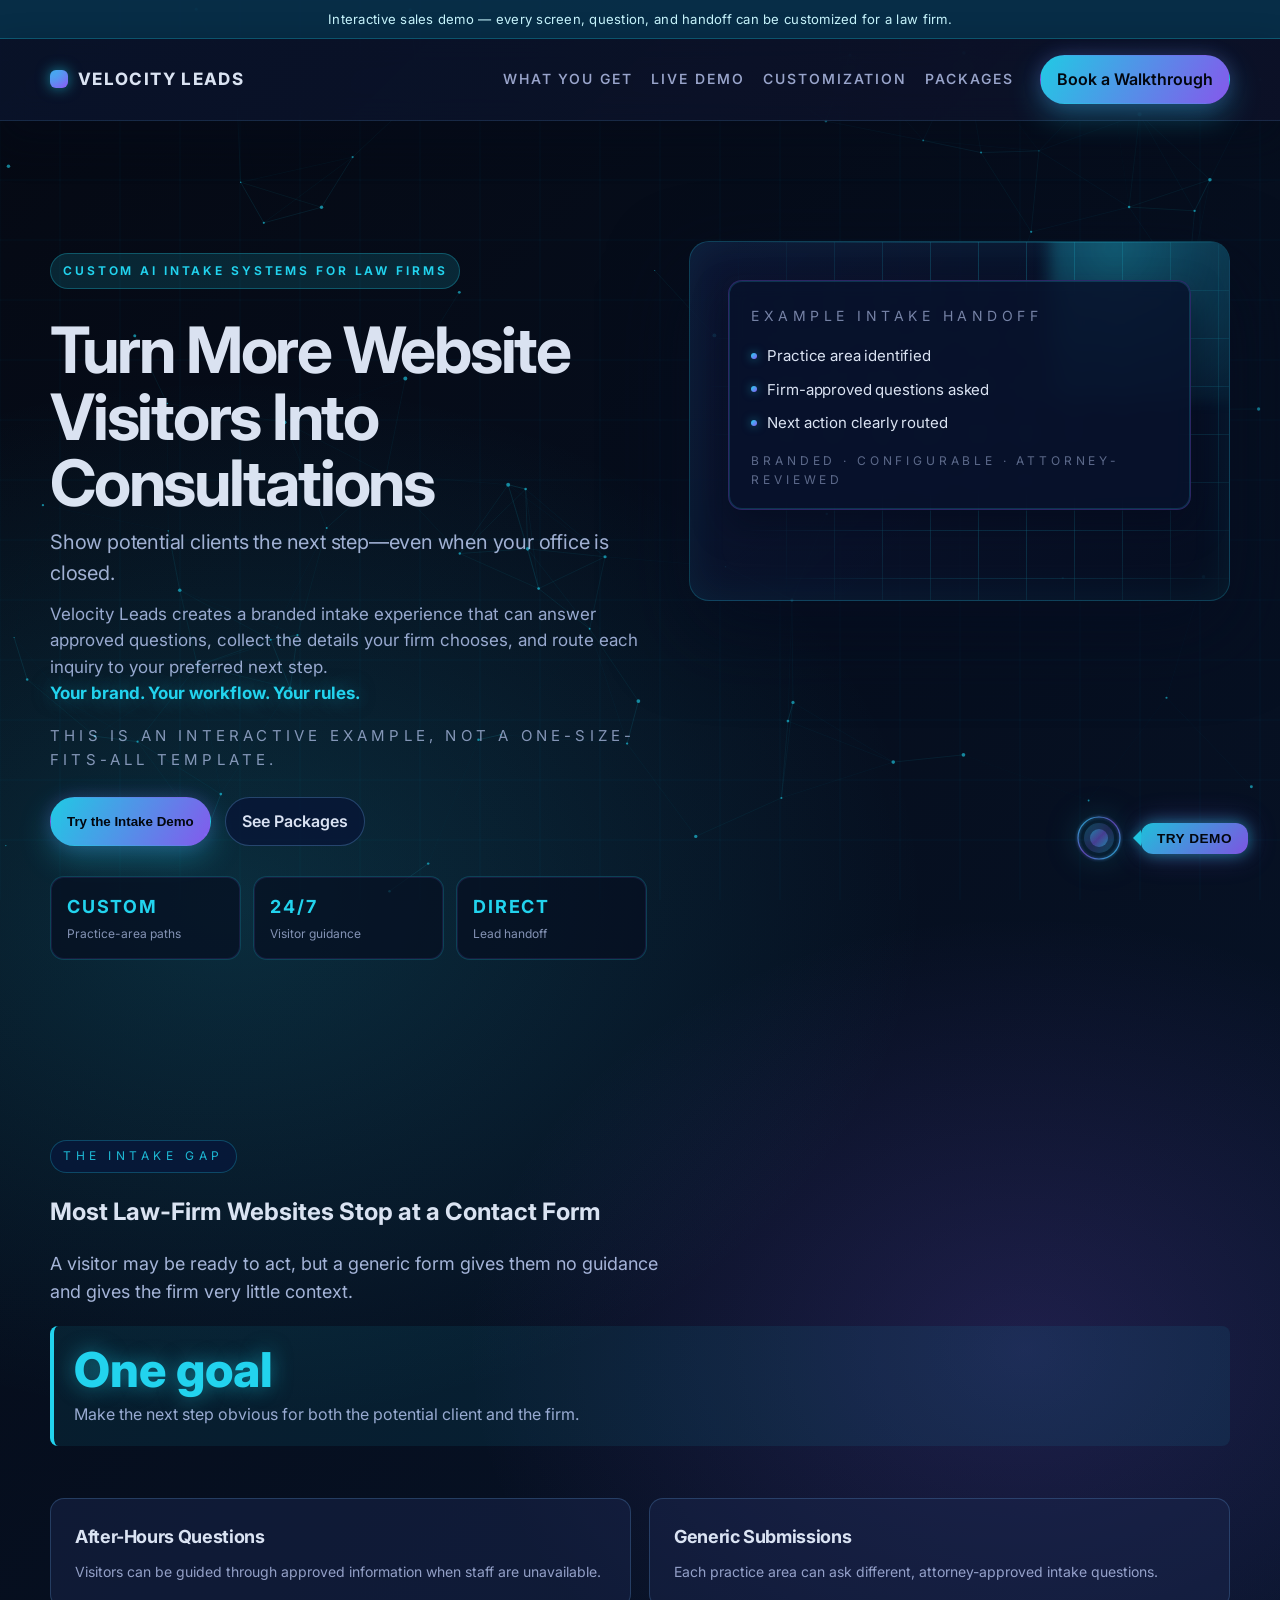
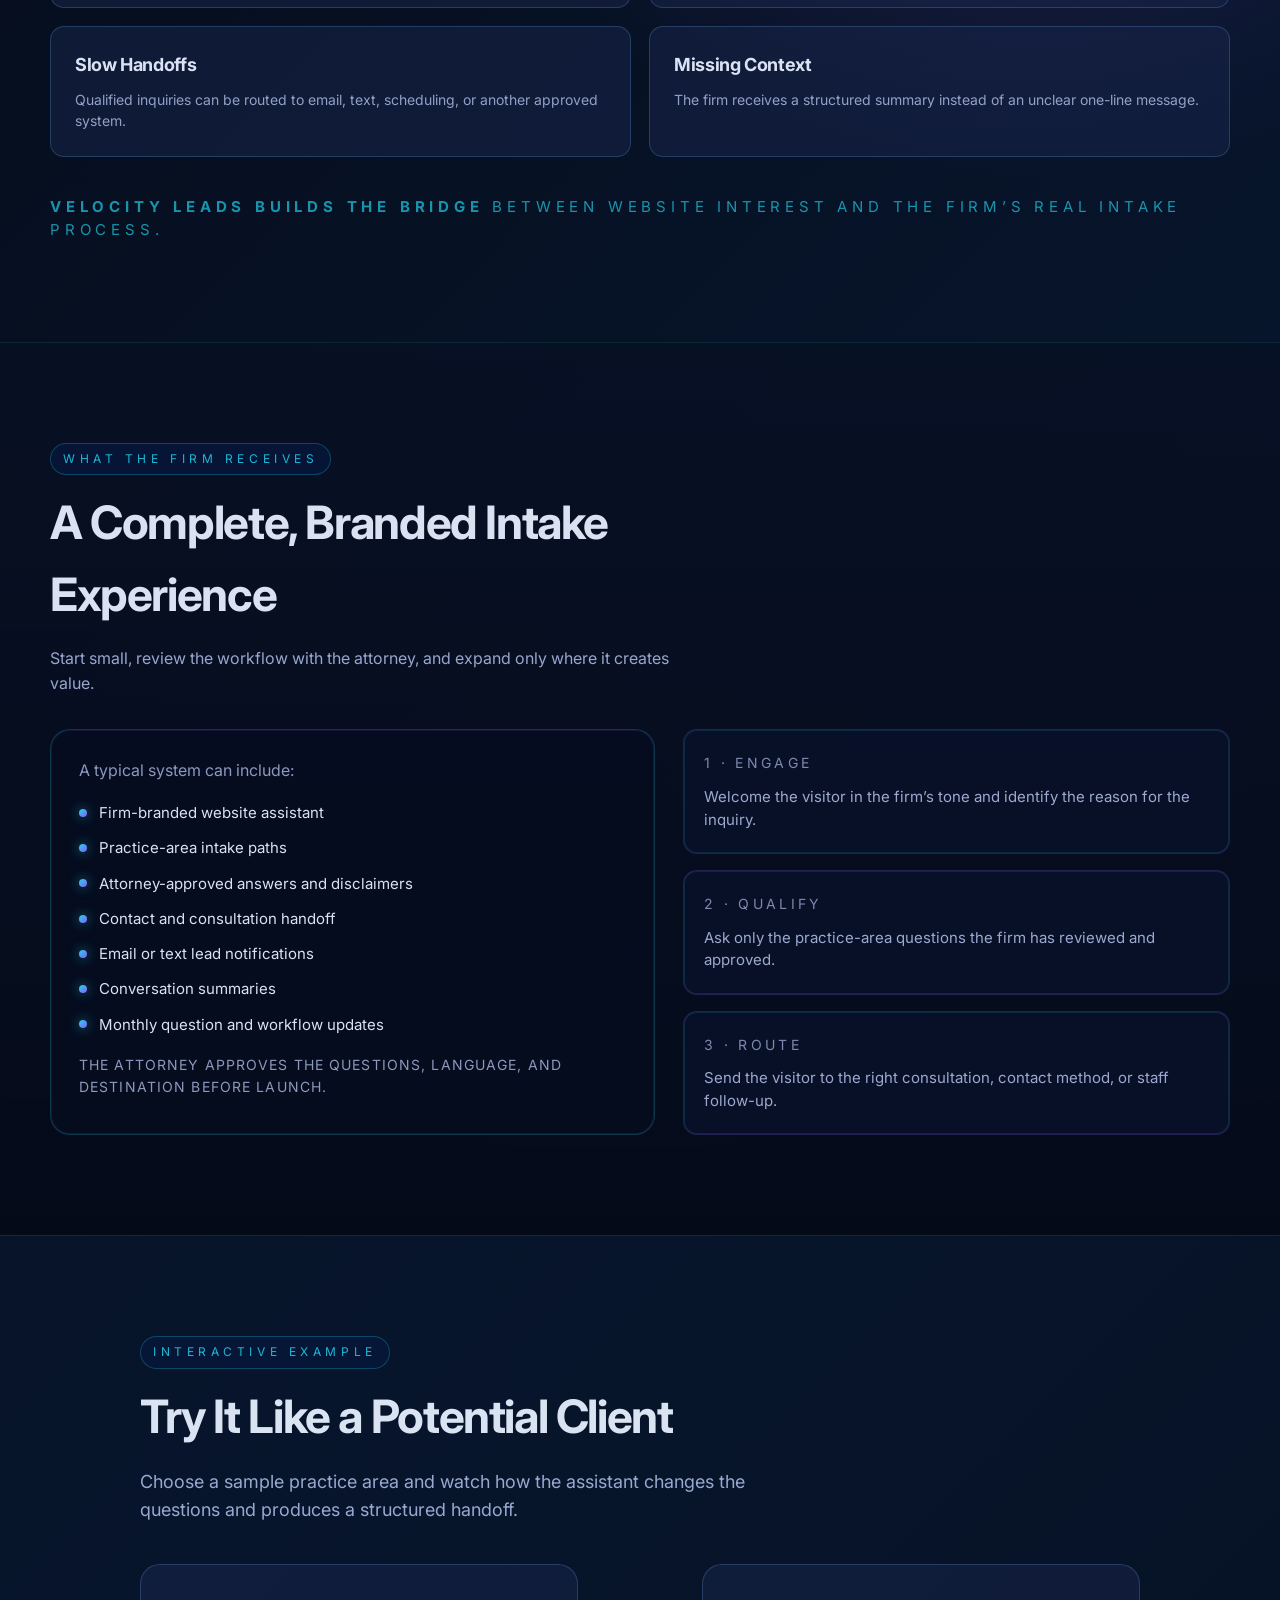
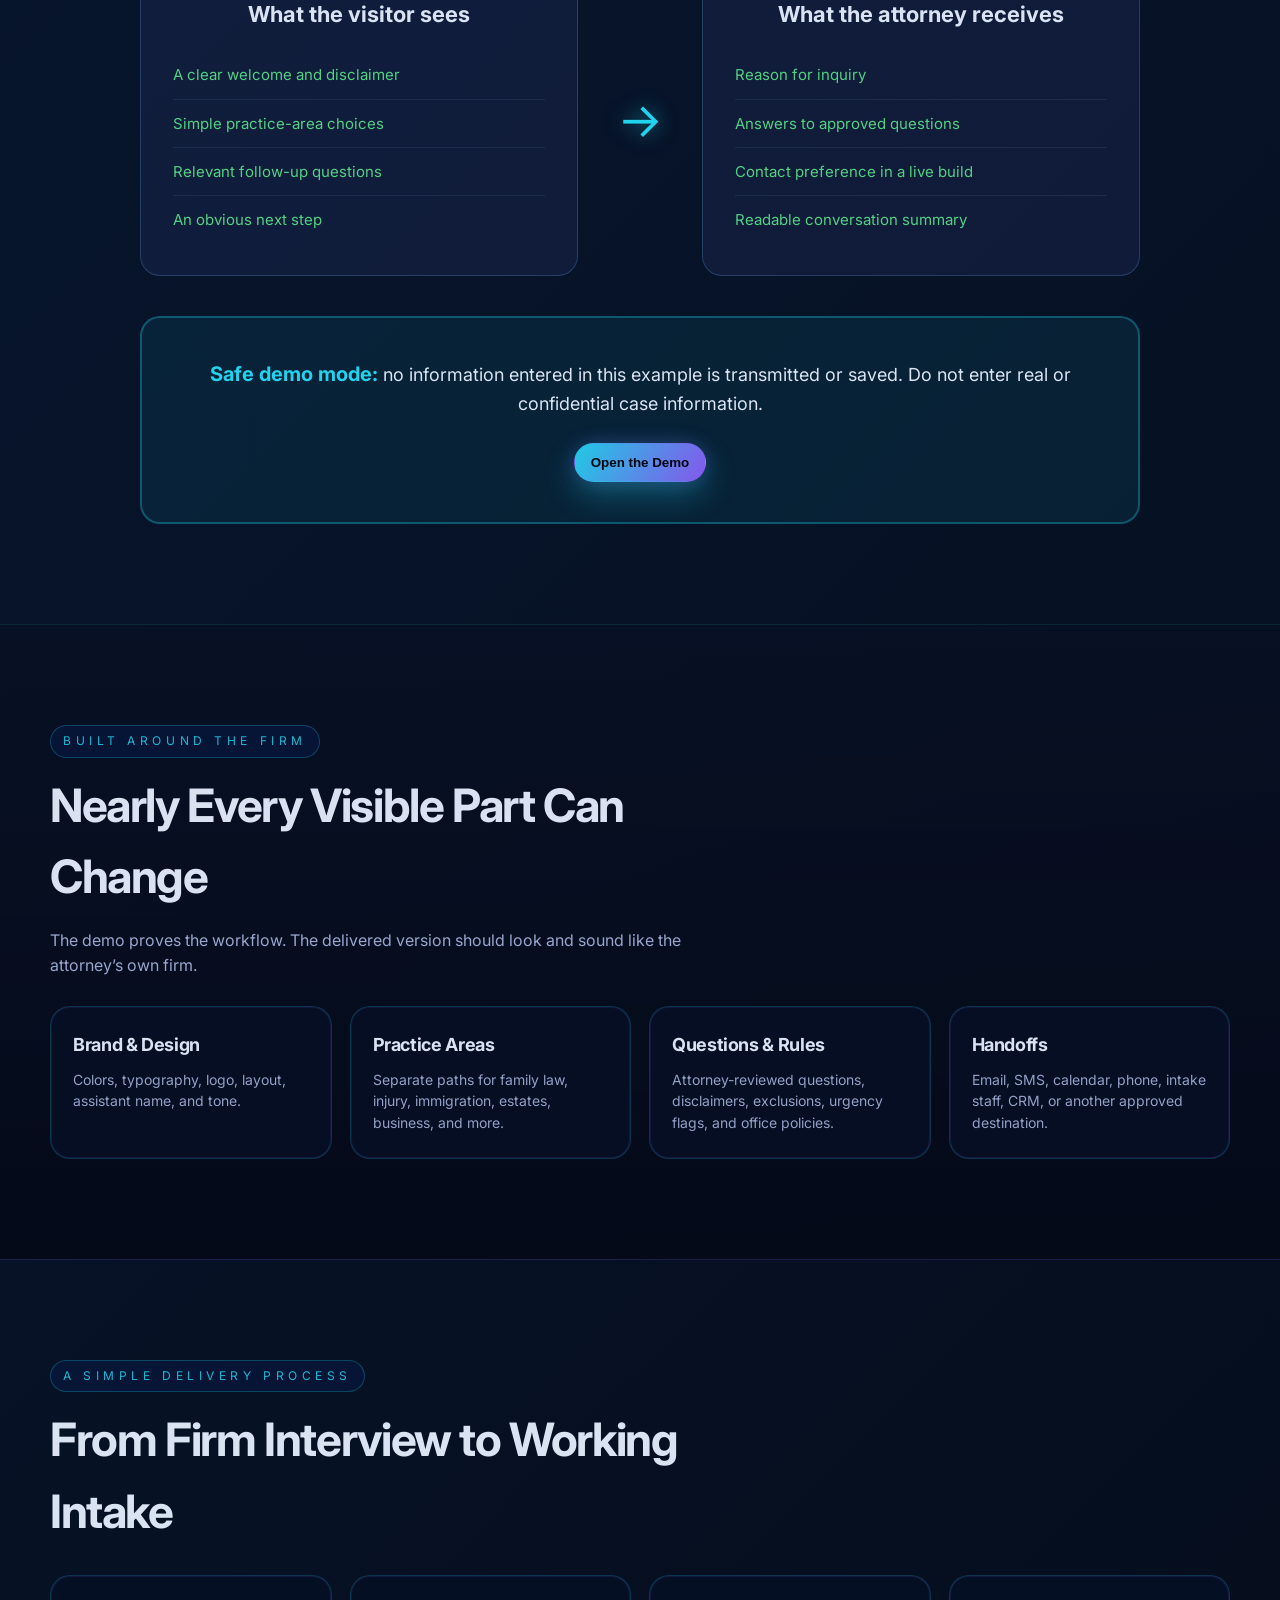
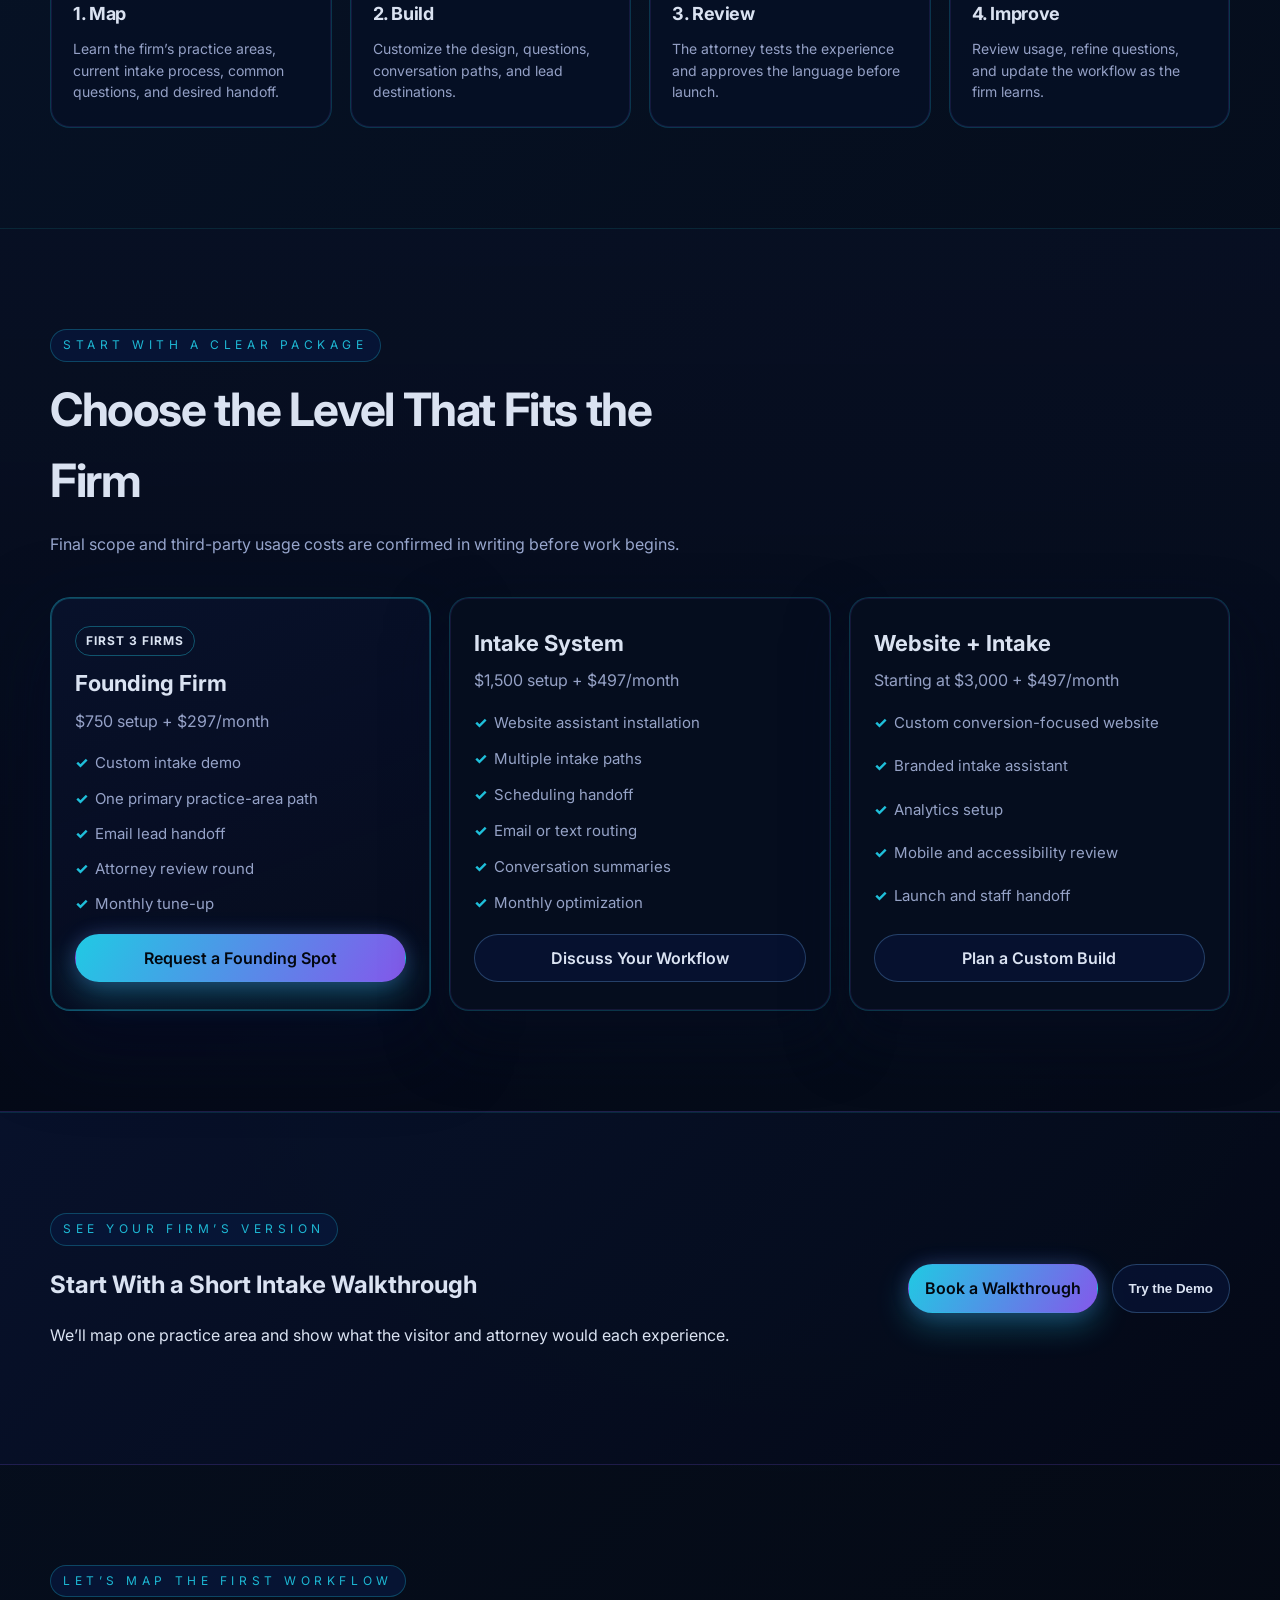
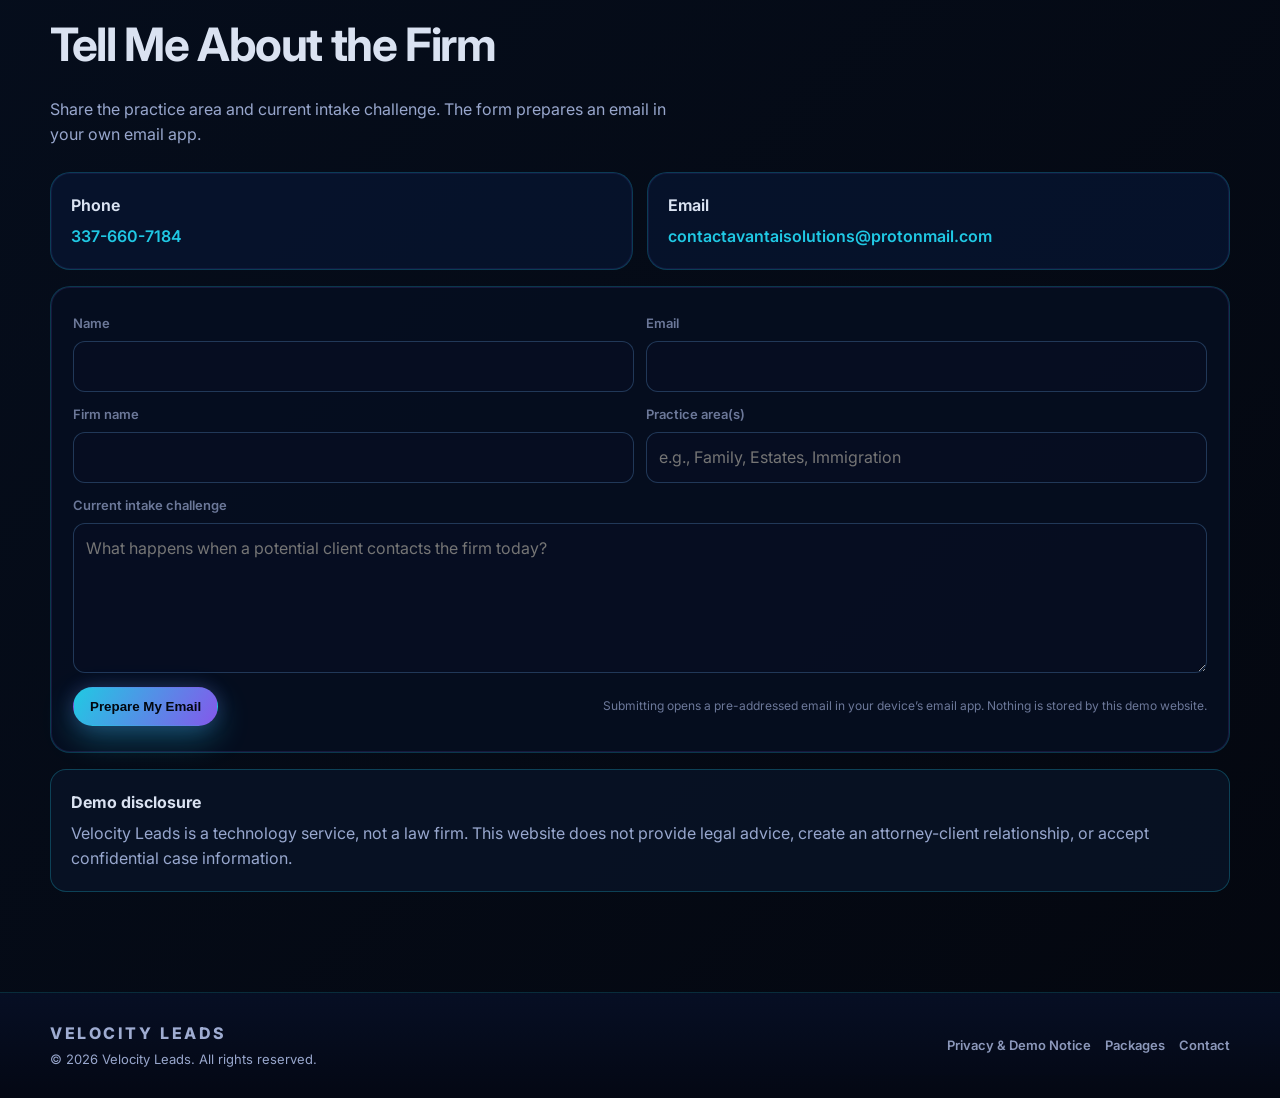
==== commit 4b2b7d64: "Turn demo into a sellable attorney intake service Adds clear service packages, safe interactive inta" ====
--- a/index.html
+++ b/index.html
@@ -1,524 +1,201 @@
-<!doctype html>
-<html lang="en">
-  <head>
-    <meta charset="UTF-8" />
-    <meta name="viewport" content="width=device-width, initial-scale=1.0" />
-    <meta name="description" content="Stop losing clients while you sleep. Velocity Leads builds 24/7 AI-powered intake systems that turn every website visitor into a qualified lead. The future of legal intake is here." />
-    <title>Velocity Leads — Stop Losing Clients While You Sleep | AI Intake for Law Firms</title>
-    
-    <!-- Open Graph / Facebook -->
-    <meta property="og:type" content="website" />
-    <meta property="og:title" content="Velocity Leads — AI Intake Systems That Never Sleep" />
-    <meta property="og:description" content="Turn your law firm website into a 24/7 client-capturing machine. AI-powered intake that converts visitors into qualified leads instantly." />
-    <meta property="og:image" content="https://velocityleads.com/og-image.jpg" />
-    
-    <!-- Twitter -->
-    <meta name="twitter:card" content="summary_large_image" />
-    <meta name="twitter:title" content="Velocity Leads — AI Intake Systems for Law Firms" />
-    <meta name="twitter:description" content="Stop losing clients while you sleep. 24/7 AI-powered intake that converts." />
-    <meta name="twitter:image" content="https://velocityleads.com/twitter-image.jpg" />
-    <link rel="preconnect" href="https://fonts.googleapis.com" />
-    <link rel="preconnect" href="https://fonts.gstatic.com" crossorigin />
-    <link href="https://fonts.googleapis.com/css2?family=Inter:wght@400;500;600;700&display=swap" rel="stylesheet" />
-    <link rel="stylesheet" href="styles.css" />
-    <link rel="stylesheet" href="chat-widget.css" />
-    <script src="script.js" defer></script>
-    <script src="chat-widget.js" defer></script>
-    
-    <!-- Hidden form for Netlify Forms to detect chat leads -->
-    <form name="chat-lead" netlify netlify-honeypot="bot-field" hidden>
-      <input type="text" name="name" />
-      <input type="text" name="phone" />
-      <input type="email" name="email" />
-      <input type="text" name="case-type" />
-      <input type="text" name="description" />
-    </form>
-  </head>
-  <body>
-    <a class="skip-link" href="#main">Skip to content</a>
-
-    <header class="site-header" id="top">
-      <div class="container header-inner">
-        <a class="brand" href="#top" aria-label="Velocity Leads home">
-          <span class="brand-mark" aria-hidden="true"></span>
-          <span class="brand-text">Velocity Leads</span>
-        </a>
-
-        <nav class="nav" aria-label="Primary">
-          <button class="nav-toggle" type="button" aria-expanded="false" aria-controls="nav-menu">
-            <span class="nav-toggle-bars" aria-hidden="true"></span>
-            <span class="sr-only">Open menu</span>
-          </button>
-
-          <div class="nav-menu" id="nav-menu">
-            <a class="nav-link" href="#problem">The Problem</a>
-            <a class="nav-link" href="#system">Our System</a>
-            <a class="nav-link" href="#why">Why It Works</a>
-            <a class="nav-link" href="#testimonials">Success Stories</a>
-            <a class="nav-link" href="#pricing">Pricing</a>
-            <a class="button button-secondary nav-auth" href="signin.html">Sign In</a>
-            <a class="button button-primary nav-cta" href="signup.html" data-cta="sign-up">Sign Up</a>
-          </div>
-        </nav>
-      </div>
-    </header>
-
-    <main id="main">
-      <section class="hero">
-        <div class="container hero-grid">
-          <div class="hero-copy">
-            <p class="eyebrow">The Future of Legal Intake</p>
-            <h1 class="hero-title">Stop Losing Clients While You Sleep</h1>
-            <p class="hero-subtitle">Your competitors are stealing your leads. Not anymore.</p>
-            <p class="hero-lede">
-              Every minute your website sits idle, potential clients are choosing another firm. Velocity Leads turns your website into a 24/7 AI-powered client-capturing machine that <strong>never misses a lead</strong>.<br />
-              <span class="hero-highlight">Always on. Always converting. Always winning.</span>
-            </p>
-            <p class="hero-note">Special Launch Offer — 50% off for the next 6 months</p>
-
-            <div class="hero-actions">
-              <a class="button button-primary button-pulse" href="#contact" data-cta="get-started">Claim Your Spot Now</a>
-              <a class="button button-secondary" href="#system">See How It Works</a>
-            </div>
-            <p class="hero-urgency"><strong>Sign up now and get 50% off</strong> your first 3 months</p>
-
-            <div class="hero-proof neon-counters">
-              <div class="proof-item">
-                <div class="proof-number">0 sec delay</div>
-                <div class="proof-label">Instant greetings</div>
-              </div>
-              <div class="proof-item">
-                <div class="proof-number">24/7</div>
-                <div class="proof-label">Lead coverage</div>
-              </div>
-              <div class="proof-item">
-                <div class="proof-number">100%</div>
-                <div class="proof-label">Conversation transcripts</div>
-              </div>
-            </div>
-          </div>
-          <div class="hero-visual" aria-hidden="true">
-            <div class="hero-orb"></div>
-            <div class="hero-gridlines"></div>
-            <div class="hero-panel">
-              <div class="hero-panel-heading">Velocity Matrix Interface</div>
-              <ul class="hero-panel-list">
-                <li>Real-time intake orchestration</li>
-                <li>Neural lead scoring</li>
-                <li>Secure transcript sync</li>
-              </ul>
-              <div class="hero-panel-footer">Live · Synced · Attorney-ready</div>
-            </div>
-          </div>
-        </div>
-      </section>
-
-      <section class="section" id="problem">
-        <div class="container problem-grid">
-          <div>
-            <div class="section-eyebrow">THE BRUTAL TRUTH</div>
-            <h2>You're Losing $10,000+ Per Month</h2>
-            <p class="section-lede">While you sleep, your competitors are capturing the clients you'll never meet. Here's why:</p>
-            <div class="stat-highlight">
-              <span class="stat-number">73%</span>
-              <span class="stat-text">of potential clients leave law firm websites without contacting anyone</span>
-            </div>
-          </div>
-          <div class="problem-cards">
-            <article class="problem-card">
-              <h3>Visitors Vanish in Seconds</h3>
-              <p>No instant response = instant bounce. They're gone before you even know they existed.</p>
-            </article>
-            <article class="problem-card">
-              <h3>After-Hours = Lost Revenue</h3>
-              <p><strong>40% of inquiries happen after 5pm.</strong> Your voicemail isn't converting anyone.</p>
-            </article>
-            <article class="problem-card">
-              <h3>Contact Forms Are Dead</h3>
-              <p>Static forms don't qualify, don't engage, and attract time-wasters. You deserve better.</p>
-            </article>
-            <article class="problem-card">
-              <h3>Clients Expect Instant Answers</h3>
-              <p>The firm that responds first wins. Every delayed response is money left on the table.</p>
-            </article>
-          </div>
-          <div class="problem-footer">
-            <strong>Velocity Leads ends this nightmare.</strong> Your AI agent captures every lead, 24/7/365.
-          </div>
-        </div>
-      </section>
-
-      <section class="section section-muted" id="system">
-        <div class="container">
-          <div class="section-head">
-            <div class="section-eyebrow">SECTION 3 — WHAT WE BUILD</div>
-            <h2>Your Firm’s Digital Intake System</h2>
-            <p>A modern AI agent that feels like a real assistant — not a chatbot.</p>
-          </div>
-
-        <div class="system-grid">
-          <div class="system-summary">
-            <p>Your AI agent can:</p>
-            <ul class="system-list">
-              <li>Greet visitors instantly</li>
-              <li>Ask qualifying questions</li>
-              <li>Capture contact info</li>
-              <li>Schedule consultations</li>
-              <li>Send transcripts to your inbox</li>
-              <li>Filter out time-wasters</li>
-              <li>Operate 24/7 without missing a lead</li>
-            </ul>
-            <p class="system-note">All wrapped in a sleek, futuristic interface that matches your brand.</p>
-          </div>
-          <div class="system-visual">
-            <div class="system-panels">
-              <div class="panel-card">
-                <div class="panel-title">Intake Flow</div>
-                <p>Dynamic questioning paths triggered by practice area and matter type.</p>
-              </div>
-              <div class="panel-card">
-                <div class="panel-title">Consult Scheduler</div>
-                <p>Syncs with your calendar to propose consult windows automatically.</p>
-              </div>
-              <div class="panel-card">
-                <div class="panel-title">Lead Stream</div>
-                <p>Qualified leads and transcripts dispatched to your inbox or CRM in seconds.</p>
-              </div>
-            </div>
-          </div>
-        </div>
-        </div>
-      </section>
-
-      <section class="section" id="why">
-        <div class="container">
-          <div class="section-head">
-            <div class="section-eyebrow">SECTION 4 — WHY IT WORKS</div>
-            <h2>Built for Lawyers. Engineered for Results.</h2>
-          </div>
-
-          <div class="grid cards-4">
-            <article class="stat-card">
-              <h3>Instant Engagement</h3>
-              <p>Your AI agent responds in milliseconds — before your competitor even loads.</p>
-            </article>
-
-            <article class="stat-card">
-              <h3>Intelligent Intake</h3>
-              <p>Adaptive questioning that feels natural, not scripted.</p>
-            </article>
-
-            <article class="stat-card">
-              <h3>Secure &amp; Private</h3>
-              <p>Designed with attorney-client confidentiality in mind.</p>
-            </article>
-
-            <article class="stat-card">
-              <h3>Conversion Boost</h3>
-              <p>More conversations → more consultations → more clients.</p>
-            </article>
-          </div>
-        </div>
-      </section>
-
-      <section class="section section-muted" id="testimonials">
-        <div class="container">
-          <div class="section-head">
-            <div class="section-eyebrow">SUCCESS STORIES</div>
-            <h2>Real Firms. Real Results.</h2>
-            <p>Law firms using Velocity Leads are capturing more leads, closing more clients, and sleeping better at night.</p>
-          </div>
-
-          <div class="testimonials-grid">
-            <article class="testimonial-card">
-              <blockquote class="testimonial-quote">
-                "We went from missing 60% of after-hours inquiries to capturing every single one. Our consultation bookings tripled in the first month."
-              </blockquote>
-              <div class="testimonial-author">
-                <strong>Michael Rodriguez</strong>
-                <span>Personal Injury · Houston, TX</span>
-              </div>
-              <div class="testimonial-stat">
-                <span class="stat-number">3x</span>
-                <span class="stat-label">More Consultations</span>
-              </div>
-            </article>
-
-            <article class="testimonial-card">
-              <blockquote class="testimonial-quote">
-                "The AI agent qualifies leads better than our receptionist. We're spending time with serious clients, not tire-kickers. Game changer."
-              </blockquote>
-              <div class="testimonial-author">
-                <strong>Sarah Chen</strong>
-                <span>Family Law · San Francisco, CA</span>
-              </div>
-              <div class="testimonial-stat">
-                <span class="stat-number">85%</span>
-                <span class="stat-label">Better Lead Quality</span>
-              </div>
-            </article>
-
-            <article class="testimonial-card">
-              <blockquote class="testimonial-quote">
-                "ROI was instant. First qualified lead came in at 2am on a Sunday. That case alone paid for 6 months of service."
-              </blockquote>
-              <div class="testimonial-author">
-                <strong>James Patterson</strong>
-                <span>Immigration Law · Miami, FL</span>
-              </div>
-              <div class="testimonial-stat">
-                <span class="stat-number">$47K</span>
-                <span class="stat-label">First Month Revenue</span>
-              </div>
-            </article>
-          </div>
-
-          <div class="social-proof">
-            <div class="proof-badge">
-              <strong>50+</strong>
-              <span>Law Firms Trust Us</span>
-            </div>
-            <div class="proof-badge">
-              <strong>4.9/5</strong>
-              <span>Average Rating</span>
-            </div>
-            <div class="proof-badge">
-              <strong>10,000+</strong>
-              <span>Leads Captured</span>
-            </div>
-          </div>
-        </div>
-      </section>
-
-      <section class="section" id="transformation">
-        <div class="container transformation-wrap">
-          <div class="section-head">
-            <div class="section-eyebrow">THE NEW BEGINNING</div>
-            <h2>This Is Your Transformation Moment</h2>
-            <p class="section-lede">The legal industry is evolving. Firms that embrace AI-powered intake are dominating their markets. The question isn't whether to upgrade—it's whether you'll lead or follow.</p>
-          </div>
-
-          <div class="transformation-grid">
-            <div class="transformation-column">
-              <h3 class="transformation-title">The Old Way</h3>
-              <ul class="transformation-list old">
-                <li>Contact forms that sit unanswered</li>
-                <li>Voicemails that never convert</li>
-                <li>Leads lost to faster competitors</li>
-                <li>Manual qualification wasting time</li>
-                <li>Zero visibility into after-hours traffic</li>
-                <li>Guessing which leads are worth pursuing</li>
-              </ul>
-            </div>
-
-            <div class="transformation-arrow">→</div>
-
-            <div class="transformation-column">
-              <h3 class="transformation-title">The Velocity Way</h3>
-              <ul class="transformation-list new">
-                <li>Instant AI responses 24/7/365</li>
-                <li>Every conversation captured & qualified</li>
-                <li>First-responder advantage every time</li>
-                <li>AI pre-qualifies before you engage</li>
-                <li>Complete visibility into all inquiries</li>
-                <li>Data-driven decisions on every lead</li>
-              </ul>
-            </div>
-          </div>
-
-          <div class="transformation-cta">
-            <p class="transformation-message">
-              <strong>This is your moment.</strong> The firms that adopt AI intake now will dominate 2026. The firms that wait will wonder where their clients went.
-            </p>
-            <a class="button button-primary button-pulse" href="#contact">Start Your Transformation</a>
-          </div>
-        </div>
-      </section>
-
-      <section class="section section-muted" id="aesthetic">
-        <div class="container aesthetic-wrap">
-          <div>
-            <div class="section-eyebrow">SECTION 5 — MODERN MATRIX-TECH AESTHETIC</div>
-            <h2>A New Era of Digital Intelligence</h2>
-            <p class="section-lede">
-              Your website transforms into a living system — a neural interface that analyzes, qualifies, and routes leads with
-              precision.
-            </p>
-            <p>No gimmicks. No outdated “chat bubbles.” Just clean, futuristic design powered by real AI.</p>
-          </div>
-          <ul class="aesthetic-list">
-            <li>Dark mode foundations</li>
-            <li>Neon accents &amp; soft glow UI</li>
-            <li>Holographic panels &amp; smooth animations</li>
-            <li>High-tech typography &amp; motion</li>
-          </ul>
-        </div>
-      </section>
-
-      <section class="section" id="pricing">
-        <div class="container">
-          <div class="section-head">
-            <div class="section-eyebrow">SECTION 6 — PRICING</div>
-            <h2>Simple, Transparent Pricing</h2>
-          </div>
-
-          <div class="pricing-grid single-plan">
-            <article class="price-card featured" aria-label="Velocity Leads AI Intake Agent">
-              <div class="price-top">
-                <h3>AI Intake Agent</h3>
-                <p class="price-sub">$297 / month</p>
-              </div>
-              <ul class="checklist" aria-label="AI Intake Agent inclusions">
-                <li>Custom AI agent</li>
-                <li>Full intake flow</li>
-                <li>Lead dashboard</li>
-                <li>Unlimited conversations</li>
-                <li>Automatic updates</li>
-                <li>Email + SMS lead alerts</li>
-              </ul>
-            </article>
-
-            <article class="price-card">
-              <div class="price-top">
-                <h3>Website Build (Optional)</h3>
-                <p class="price-sub">Starting at $500</p>
-              </div>
-              <ul class="checklist" aria-label="Website build inclusions">
-                <li>Modern, fast, mobile-optimized</li>
-                <li>Conversion-focused layout</li>
-                <li>Integrated with your AI agent</li>
-                <li>Analytics + lead tracking setup</li>
-              </ul>
-            </article>
-          </div>
-        </div>
-      </section>
-
-      <section class="section section-highlight" id="cta">
-        <div class="container cta-wrap">
-          <div>
-            <div class="section-eyebrow">SECTION 7 — CALL TO ACTION</div>
-            <h2>Upgrade Your Firm’s Digital Presence</h2>
-            <p>Your clients live in a real-time world. Your website should too.</p>
-            <p class="cta-note">Let Velocity Leads build your firm’s AI-powered intake system.</p>
-          </div>
-          <div class="cta-actions">
-            <a class="button button-primary" href="#contact" data-cta="book-demo">Book a Demo</a>
-            <a class="button button-secondary" href="#contact" data-cta="start-today">Start Today</a>
-          </div>
-        </div>
-      </section>
-
-      <section class="section" id="contact">
-        <div class="container">
-          <div class="section-head">
-            <div class="section-eyebrow">SECTION 8 — CONNECT</div>
-            <h2>Book a build session</h2>
-            <p>Tell us your practice areas and intake goals. We’ll map the Velocity Leads intake flow for your firm.</p>
-          </div>
-
-          <div class="contact-grid">
-            <div class="contact-cards" aria-label="Contact methods">
-              <div class="contact-card">
-                <div class="contact-title">Phone</div>
-                <a class="contact-link" href="tel:+13376607184">337-660-7184</a>
-              </div>
-              <div class="contact-card">
-                <div class="contact-title">Email</div>
-                <a class="contact-link" href="mailto:contactavantaisolutions@protonmail.com">contactavantaisolutions@protonmail.com</a>
-              </div>
-            </div>
-
-            <form
-              class="form"
-              id="contact-form"
-              name="contact"
-              method="POST"
-              data-netlify="true"
-              netlify-honeypot="bot-field"
-              action="thanks.html"
-              aria-label="Contact form"
-            >
-              <input type="hidden" name="form-name" value="contact" />
-              <p class="sr-only">
-                <label>
-                  Don’t fill this out if you’re human:
-                  <input name="bot-field" />
-                </label>
-              </p>
-              <div class="form-row">
-                <label>
-                  <span>Name</span>
-                  <input name="name" autocomplete="name" required />
-                </label>
-                <label>
-                  <span>Email</span>
-                  <input name="email" type="email" autocomplete="email" required />
-                </label>
-              </div>
-
-              <div class="form-row">
-                <label>
-                  <span>Firm name</span>
-                  <input name="firm" autocomplete="organization" />
-                </label>
-                <label>
-                  <span>Practice area(s)</span>
-                  <input name="practice" placeholder="e.g., PI, Family, Immigration" />
-                </label>
-              </div>
-
-              <label>
-                <span>Message</span>
-                <textarea name="message" rows="5" placeholder="Tell us your goals and current intake process" required></textarea>
-              </label>
-
-              <div class="form-actions">
-                <button class="button button-primary" type="submit">Book a Demo</button>
-                <p class="form-note">
-                  By submitting, you agree to be contacted about Velocity Leads. Velocity Leads provides software for law
-                  firms and does not provide legal advice. Submissions do not create an attorney-client relationship.
-                </p>
-              </div>
-
-              <div class="form-success" role="status" aria-live="polite" hidden>
-                Thanks—your message has been sent.
-              </div>
-            </form>
-
-            <div class="map" aria-label="Map">
-              <iframe
-                title="Velocity Leads location"
-                loading="lazy"
-                src="https://www.google.com/maps?q=Alexandria%20LA&output=embed"
-              ></iframe>
-              <div class="map-caption">Based in Alexandria, LA, serving firms nationwide</div>
-            </div>
-          </div>
-        </div>
-      </section>
-    </main>
-
-    <footer class="footer">
-      <div class="container footer-inner">
-        <div class="footer-left">
-          <div class="footer-brand">Velocity Leads</div>
-          <div class="footer-meta">© <span id="year"></span> Velocity Leads. All rights reserved.</div>
-        </div>
-
-        <div class="footer-links" aria-label="Footer links">
-          <a href="privacy.html">Privacy Policy</a>
-          <a href="#pricing">Pricing</a>
-          <a href="#contact">Contact</a>
-        </div>
-      </div>
-    </footer>
-
-    <div class="toast" id="toast" role="status" aria-live="polite" hidden>
-      <div class="toast-inner">
-        <div class="toast-title">Copied</div>
-        <div class="toast-text">A draft message is in your clipboard.</div>
-      </div>
-    </div>
-  </body>
-</html>
+<!doctype html>
+<html lang="en">
+  <head>
+    <meta charset="UTF-8" />
+    <meta name="viewport" content="width=device-width, initial-scale=1.0" />
+    <meta name="description" content="See how a custom 24/7 intake experience can qualify law-firm inquiries, route leads, and help book consultations." />
+    <meta name="theme-color" content="#07101f" />
+    <link rel="canonical" href="https://law-firm-ai-website.vercel.app/" />
+    <title>Velocity Leads — Custom AI Intake Systems for Law Firms</title>
+    <meta property="og:type" content="website" />
+    <meta property="og:title" content="Velocity Leads — Custom AI Intake Systems for Law Firms" />
+    <meta property="og:description" content="Try an interactive example, then see how the design, questions, routing, and follow-up can be tailored to your firm." />
+    <meta name="twitter:card" content="summary" />
+    <meta name="twitter:title" content="Velocity Leads — Custom AI Intake Systems for Law Firms" />
+    <meta name="twitter:description" content="A customizable 24/7 intake experience for law firms." />
+    <link rel="icon" href="favicon.svg" type="image/svg+xml" />
+    <link rel="preconnect" href="https://fonts.googleapis.com" />
+    <link rel="preconnect" href="https://fonts.gstatic.com" crossorigin />
+    <link href="https://fonts.googleapis.com/css2?family=Inter:wght@400;500;600;700&display=swap" rel="stylesheet" />
+    <link rel="stylesheet" href="styles.css" />
+    <link rel="stylesheet" href="chat-widget.css" />
+    <script src="script.js" defer></script>
+    <script src="chat-widget.js" defer></script>
+  </head>
+  <body>
+    <a class="skip-link" href="#main">Skip to content</a>
+
+    <div class="demo-banner" role="note">
+      Interactive sales demo — every screen, question, and handoff can be customized for a law firm.
+    </div>
+
+    <header class="site-header" id="top">
+      <div class="container header-inner">
+        <a class="brand" href="#top" aria-label="Velocity Leads home">
+          <span class="brand-mark" aria-hidden="true"></span>
+          <span class="brand-text">Velocity Leads</span>
+        </a>
+        <nav class="nav" aria-label="Primary">
+          <button class="nav-toggle" type="button" aria-expanded="false" aria-controls="nav-menu">
+            <span class="nav-toggle-bars" aria-hidden="true"></span>
+            <span class="sr-only">Open menu</span>
+          </button>
+          <div class="nav-menu" id="nav-menu">
+            <a class="nav-link" href="#system">What You Get</a>
+            <a class="nav-link" href="#demo">Live Demo</a>
+            <a class="nav-link" href="#customize">Customization</a>
+            <a class="nav-link" href="#pricing">Packages</a>
+            <a class="button button-primary nav-cta" href="#contact" data-cta="book-walkthrough">Book a Walkthrough</a>
+          </div>
+        </nav>
+      </div>
+    </header>
+
+    <main id="main">
+      <section class="hero">
+        <div class="container hero-grid">
+          <div class="hero-copy">
+            <p class="eyebrow">Custom AI Intake Systems for Law Firms</p>
+            <h1 class="hero-title">Turn More Website Visitors Into Consultations</h1>
+            <p class="hero-subtitle">Show potential clients the next step—even when your office is closed.</p>
+            <p class="hero-lede">
+              Velocity Leads creates a branded intake experience that can answer approved questions, collect the details your firm chooses, and route each inquiry to your preferred next step.
+              <br /><span class="hero-highlight">Your brand. Your workflow. Your rules.</span>
+            </p>
+            <p class="hero-note">This is an interactive example, not a one-size-fits-all template.</p>
+            <div class="hero-actions">
+              <button class="button button-primary button-pulse" type="button" data-open-chat data-cta="try-demo">Try the Intake Demo</button>
+              <a class="button button-secondary" href="#pricing">See Packages</a>
+            </div>
+            <div class="hero-proof neon-counters" aria-label="Service highlights">
+              <div class="proof-item"><div class="proof-number">Custom</div><div class="proof-label">Practice-area paths</div></div>
+              <div class="proof-item"><div class="proof-number">24/7</div><div class="proof-label">Visitor guidance</div></div>
+              <div class="proof-item"><div class="proof-number">Direct</div><div class="proof-label">Lead handoff</div></div>
+            </div>
+          </div>
+          <div class="hero-visual" aria-hidden="true">
+            <div class="hero-orb"></div><div class="hero-gridlines"></div>
+            <div class="hero-panel">
+              <div class="hero-panel-heading">Example Intake Handoff</div>
+              <ul class="hero-panel-list">
+                <li>Practice area identified</li><li>Firm-approved questions asked</li><li>Next action clearly routed</li>
+              </ul>
+              <div class="hero-panel-footer">Branded · Configurable · Attorney-reviewed</div>
+            </div>
+          </div>
+        </div>
+      </section>
+
+      <section class="section" id="problem">
+        <div class="container problem-grid">
+          <div>
+            <div class="section-eyebrow">THE INTAKE GAP</div>
+            <h2>Most Law-Firm Websites Stop at a Contact Form</h2>
+            <p class="section-lede">A visitor may be ready to act, but a generic form gives them no guidance and gives the firm very little context.</p>
+            <div class="stat-highlight"><span class="stat-number">One goal</span><span class="stat-text">Make the next step obvious for both the potential client and the firm.</span></div>
+          </div>
+          <div class="problem-cards">
+            <article class="problem-card"><h3>After-Hours Questions</h3><p>Visitors can be guided through approved information when staff are unavailable.</p></article>
+            <article class="problem-card"><h3>Generic Submissions</h3><p>Each practice area can ask different, attorney-approved intake questions.</p></article>
+            <article class="problem-card"><h3>Slow Handoffs</h3><p>Qualified inquiries can be routed to email, text, scheduling, or another approved system.</p></article>
+            <article class="problem-card"><h3>Missing Context</h3><p>The firm receives a structured summary instead of an unclear one-line message.</p></article>
+          </div>
+          <div class="problem-footer"><strong>Velocity Leads builds the bridge</strong> between website interest and the firm’s real intake process.</div>
+        </div>
+      </section>
+
+      <section class="section section-muted" id="system">
+        <div class="container">
+          <div class="section-head"><div class="section-eyebrow">WHAT THE FIRM RECEIVES</div><h2>A Complete, Branded Intake Experience</h2><p>Start small, review the workflow with the attorney, and expand only where it creates value.</p></div>
+          <div class="system-grid">
+            <div class="system-summary">
+              <p>A typical system can include:</p>
+              <ul class="system-list">
+                <li>Firm-branded website assistant</li><li>Practice-area intake paths</li><li>Attorney-approved answers and disclaimers</li><li>Contact and consultation handoff</li><li>Email or text lead notifications</li><li>Conversation summaries</li><li>Monthly question and workflow updates</li>
+              </ul>
+              <p class="system-note">The attorney approves the questions, language, and destination before launch.</p>
+            </div>
+            <div class="system-visual"><div class="system-panels">
+              <div class="panel-card"><div class="panel-title">1 · Engage</div><p>Welcome the visitor in the firm’s tone and identify the reason for the inquiry.</p></div>
+              <div class="panel-card"><div class="panel-title">2 · Qualify</div><p>Ask only the practice-area questions the firm has reviewed and approved.</p></div>
+              <div class="panel-card"><div class="panel-title">3 · Route</div><p>Send the visitor to the right consultation, contact method, or staff follow-up.</p></div>
+            </div></div>
+          </div>
+        </div>
+      </section>
+
+      <section class="section" id="demo">
+        <div class="container transformation-wrap">
+          <div class="section-head"><div class="section-eyebrow">INTERACTIVE EXAMPLE</div><h2>Try It Like a Potential Client</h2><p class="section-lede">Choose a sample practice area and watch how the assistant changes the questions and produces a structured handoff.</p></div>
+          <div class="transformation-grid">
+            <div class="transformation-column"><h3 class="transformation-title">What the visitor sees</h3><ul class="transformation-list new"><li>A clear welcome and disclaimer</li><li>Simple practice-area choices</li><li>Relevant follow-up questions</li><li>An obvious next step</li></ul></div>
+            <div class="transformation-arrow">→</div>
+            <div class="transformation-column"><h3 class="transformation-title">What the attorney receives</h3><ul class="transformation-list new"><li>Reason for inquiry</li><li>Answers to approved questions</li><li>Contact preference in a live build</li><li>Readable conversation summary</li></ul></div>
+          </div>
+          <div class="transformation-cta"><p class="transformation-message"><strong>Safe demo mode:</strong> no information entered in this example is transmitted or saved. Do not enter real or confidential case information.</p><button class="button button-primary" type="button" data-open-chat>Open the Demo</button></div>
+        </div>
+      </section>
+
+      <section class="section section-muted" id="customize">
+        <div class="container">
+          <div class="section-head"><div class="section-eyebrow">BUILT AROUND THE FIRM</div><h2>Nearly Every Visible Part Can Change</h2><p>The demo proves the workflow. The delivered version should look and sound like the attorney’s own firm.</p></div>
+          <div class="grid cards-4">
+            <article class="stat-card"><h3>Brand &amp; Design</h3><p>Colors, typography, logo, layout, assistant name, and tone.</p></article>
+            <article class="stat-card"><h3>Practice Areas</h3><p>Separate paths for family law, injury, immigration, estates, business, and more.</p></article>
+            <article class="stat-card"><h3>Questions &amp; Rules</h3><p>Attorney-reviewed questions, disclaimers, exclusions, urgency flags, and office policies.</p></article>
+            <article class="stat-card"><h3>Handoffs</h3><p>Email, SMS, calendar, phone, intake staff, CRM, or another approved destination.</p></article>
+          </div>
+        </div>
+      </section>
+
+      <section class="section" id="process">
+        <div class="container">
+          <div class="section-head"><div class="section-eyebrow">A SIMPLE DELIVERY PROCESS</div><h2>From Firm Interview to Working Intake</h2></div>
+          <div class="grid cards-4">
+            <article class="stat-card"><h3>1. Map</h3><p>Learn the firm’s practice areas, current intake process, common questions, and desired handoff.</p></article>
+            <article class="stat-card"><h3>2. Build</h3><p>Customize the design, questions, conversation paths, and lead destinations.</p></article>
+            <article class="stat-card"><h3>3. Review</h3><p>The attorney tests the experience and approves the language before launch.</p></article>
+            <article class="stat-card"><h3>4. Improve</h3><p>Review usage, refine questions, and update the workflow as the firm learns.</p></article>
+          </div>
+        </div>
+      </section>
+
+      <section class="section section-muted" id="pricing">
+        <div class="container">
+          <div class="section-head"><div class="section-eyebrow">START WITH A CLEAR PACKAGE</div><h2>Choose the Level That Fits the Firm</h2><p>Final scope and third-party usage costs are confirmed in writing before work begins.</p></div>
+          <div class="pricing-grid sales-packages">
+            <article class="price-card featured"><div class="price-top"><span class="package-label">First 3 firms</span><h3>Founding Firm</h3><p class="price-sub">$750 setup + $297/month</p></div><ul class="checklist"><li>Custom intake demo</li><li>One primary practice-area path</li><li>Email lead handoff</li><li>Attorney review round</li><li>Monthly tune-up</li></ul><a class="button button-primary" href="#contact">Request a Founding Spot</a></article>
+            <article class="price-card"><div class="price-top"><h3>Intake System</h3><p class="price-sub">$1,500 setup + $497/month</p></div><ul class="checklist"><li>Website assistant installation</li><li>Multiple intake paths</li><li>Scheduling handoff</li><li>Email or text routing</li><li>Conversation summaries</li><li>Monthly optimization</li></ul><a class="button button-secondary" href="#contact">Discuss Your Workflow</a></article>
+            <article class="price-card"><div class="price-top"><h3>Website + Intake</h3><p class="price-sub">Starting at $3,000 + $497/month</p></div><ul class="checklist"><li>Custom conversion-focused website</li><li>Branded intake assistant</li><li>Analytics setup</li><li>Mobile and accessibility review</li><li>Launch and staff handoff</li></ul><a class="button button-secondary" href="#contact">Plan a Custom Build</a></article>
+          </div>
+        </div>
+      </section>
+
+      <section class="section section-highlight" id="cta">
+        <div class="container cta-wrap"><div><div class="section-eyebrow">SEE YOUR FIRM’S VERSION</div><h2>Start With a Short Intake Walkthrough</h2><p>We’ll map one practice area and show what the visitor and attorney would each experience.</p></div><div class="cta-actions"><a class="button button-primary" href="#contact">Book a Walkthrough</a><button class="button button-secondary" type="button" data-open-chat>Try the Demo</button></div></div>
+      </section>
+
+      <section class="section" id="contact">
+        <div class="container">
+          <div class="section-head"><div class="section-eyebrow">LET’S MAP THE FIRST WORKFLOW</div><h2>Tell Me About the Firm</h2><p>Share the practice area and current intake challenge. The form prepares an email in your own email app.</p></div>
+          <div class="contact-grid">
+            <div class="contact-cards" aria-label="Contact methods">
+              <div class="contact-card"><div class="contact-title">Phone</div><a class="contact-link" href="tel:+13376607184">337-660-7184</a></div>
+              <div class="contact-card"><div class="contact-title">Email</div><a class="contact-link" href="mailto:contactavantaisolutions@protonmail.com">contactavantaisolutions@protonmail.com</a></div>
+            </div>
+            <form class="form" id="contact-form" data-email-form aria-label="Sales inquiry form">
+              <div class="form-row"><label><span>Name</span><input name="name" autocomplete="name" required /></label><label><span>Email</span><input name="email" type="email" autocomplete="email" required /></label></div>
+              <div class="form-row"><label><span>Firm name</span><input name="firm" autocomplete="organization" /></label><label><span>Practice area(s)</span><input name="practice" placeholder="e.g., Family, Estates, Immigration" /></label></div>
+              <label><span>Current intake challenge</span><textarea name="message" rows="5" placeholder="What happens when a potential client contacts the firm today?" required></textarea></label>
+              <div class="form-actions"><button class="button button-primary" type="submit">Prepare My Email</button><p class="form-note">Submitting opens a pre-addressed email in your device’s email app. Nothing is stored by this demo website.</p></div>
+            </form>
+            <div class="demo-disclosure"><strong>Demo disclosure</strong><p>Velocity Leads is a technology service, not a law firm. This website does not provide legal advice, create an attorney-client relationship, or accept confidential case information.</p></div>
+          </div>
+        </div>
+      </section>
+    </main>
+
+    <footer class="footer"><div class="container footer-inner"><div class="footer-left"><div class="footer-brand">Velocity Leads</div><div class="footer-meta">© <span id="year"></span> Velocity Leads. All rights reserved.</div></div><div class="footer-links"><a href="privacy.html">Privacy &amp; Demo Notice</a><a href="#pricing">Packages</a><a href="#contact">Contact</a></div></div></footer>
+    <div class="toast" id="toast" role="status" aria-live="polite" hidden><div class="toast-inner"><div class="toast-title">Ready</div><div class="toast-text">Your next step is ready.</div></div></div>
+  </body>
+</html>
--- a/styles.css
+++ b/styles.css
@@ -1808,3 +1808,60 @@
     height: 220px;
   }
 }
+
+/* Sales-demo additions */
+.demo-banner {
+  position: relative;
+  z-index: 20;
+  padding: .55rem 1rem;
+  color: #c9f7ff;
+  background: rgba(8, 47, 73, .96);
+  border-bottom: 1px solid rgba(34, 211, 238, .28);
+  text-align: center;
+  font-size: .82rem;
+  letter-spacing: .02em;
+}
+
+.demo-disclosure {
+  padding: 1.25rem;
+  border: 1px solid rgba(34, 211, 238, .25);
+  border-radius: 16px;
+  background: rgba(8, 20, 40, .75);
+  color: var(--muted);
+}
+
+.demo-disclosure strong { color: var(--text); }
+.demo-disclosure p { margin: .4rem 0 0; }
+.demo-chat-notice {
+  padding: .55rem .8rem;
+  color: #bae6fd;
+  background: rgba(8, 47, 73, .85);
+  font-size: .74rem;
+  text-align: center;
+}
+.package-label {
+  display: inline-flex;
+  margin-bottom: .65rem;
+  padding: .3rem .65rem;
+  border: 1px solid rgba(34, 211, 238, .35);
+  border-radius: 999px;
+  color: var(--accent);
+  font-size: .75rem;
+  font-weight: 700;
+  text-transform: uppercase;
+  letter-spacing: .08em;
+}
+.sales-packages { grid-template-columns: repeat(3, minmax(0, 1fr)); }
+.price-card .button { margin-top: auto; }
+.price-card { display: flex; flex-direction: column; }
+.price-card .checklist { flex: 1; }
+
+@media (max-width: 900px) {
+  .sales-packages { grid-template-columns: 1fr; }
+}
+
+@media (max-width: 640px) {
+  .demo-banner { font-size: .72rem; }
+  .chat-widget { bottom: 12px; right: 12px; }
+  .chat-bubble { transform: scale(.88); transform-origin: right bottom; }
+}
